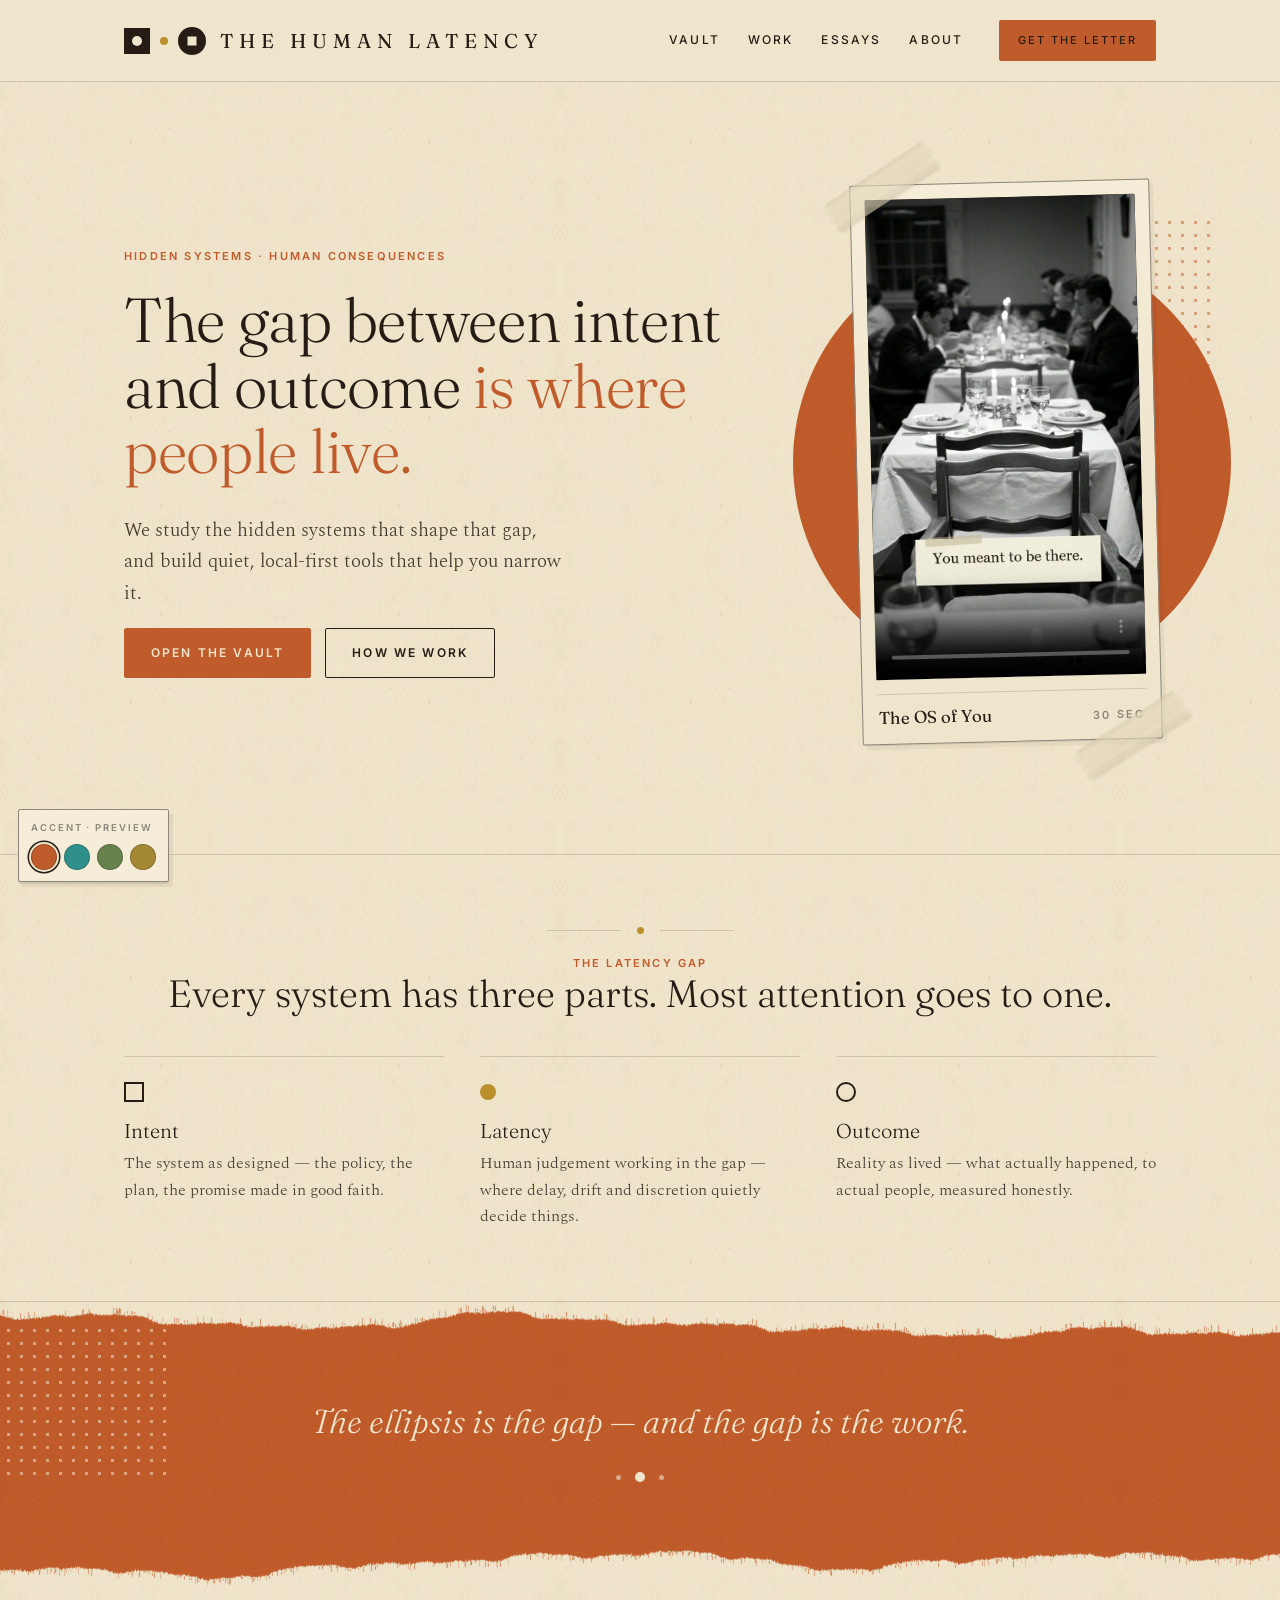
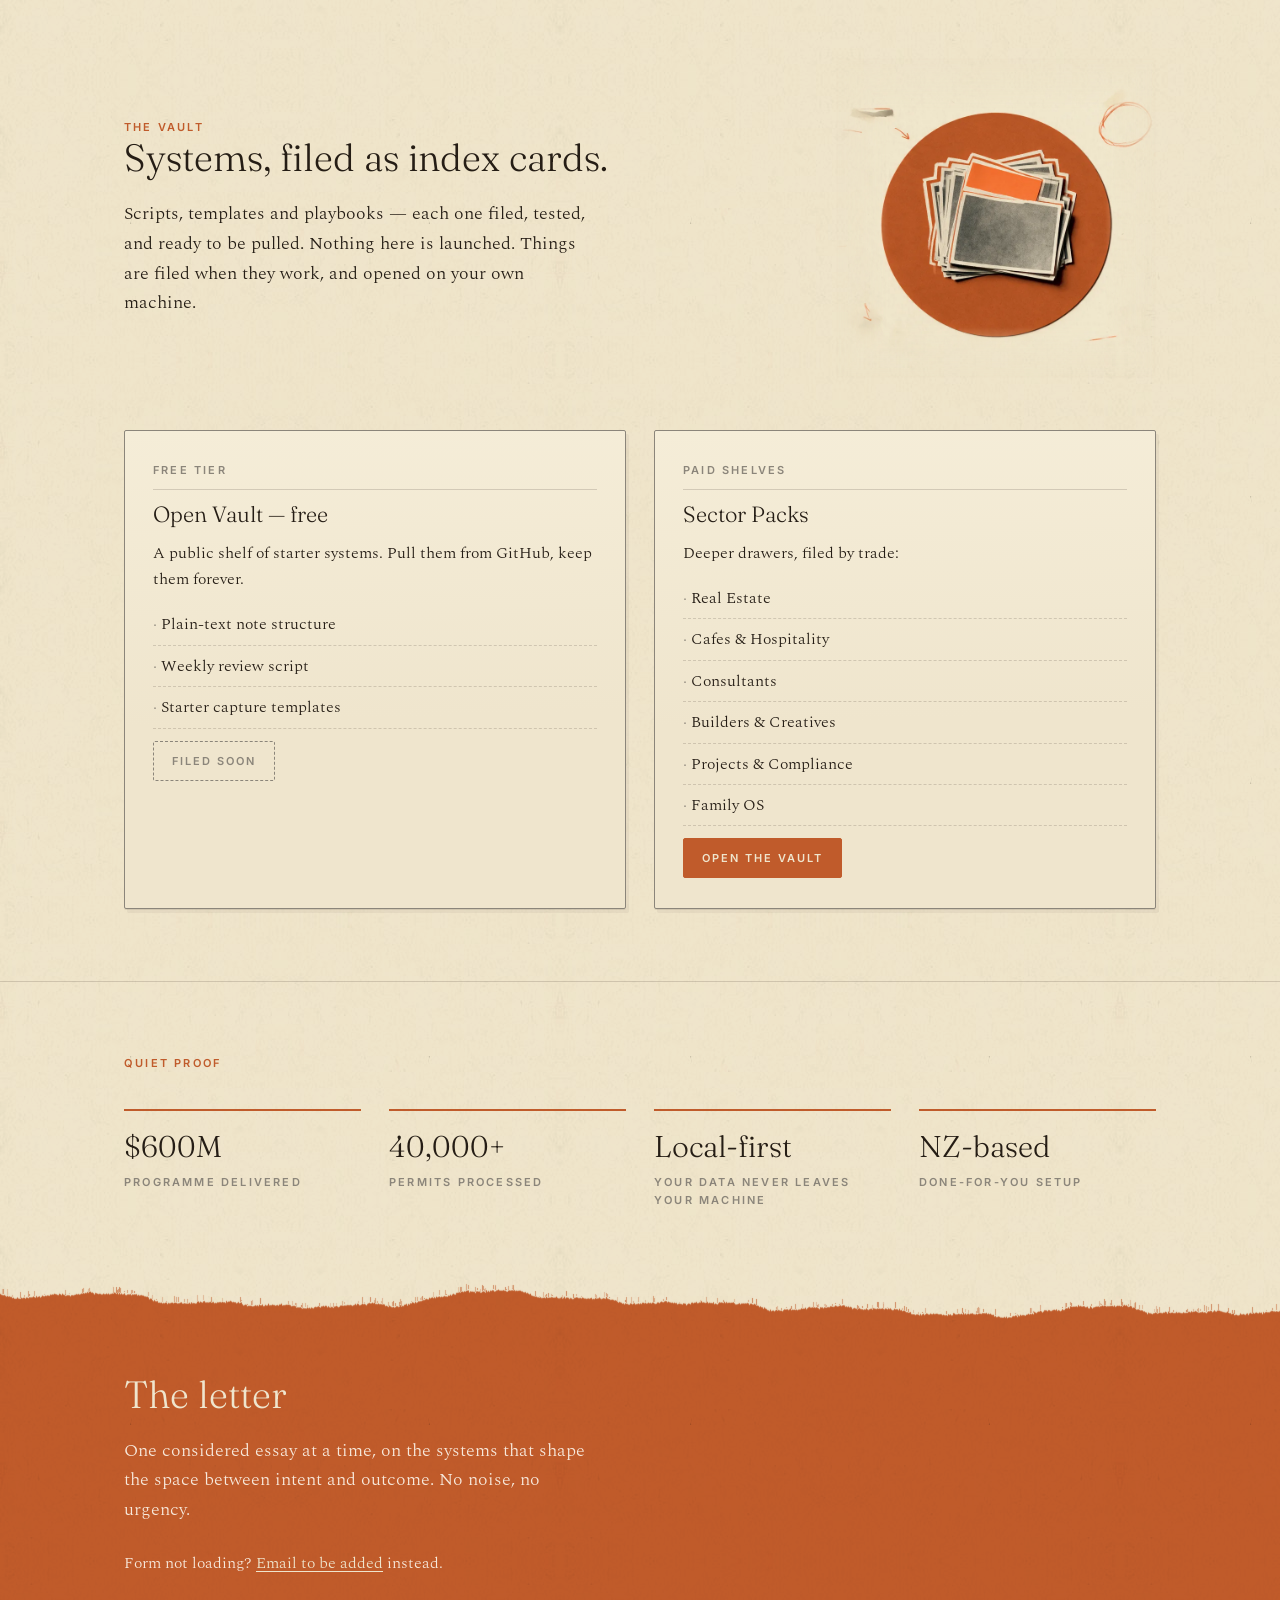
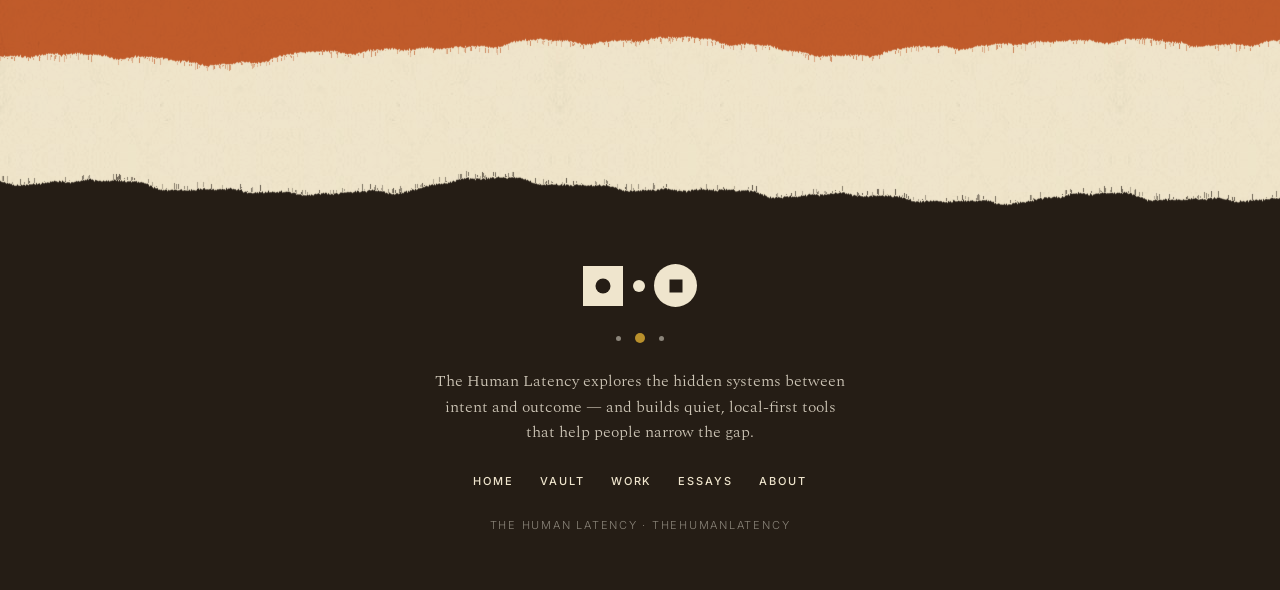
==== index.html @ dc4162d3 "Accent preview switcher, grain on coloured surfaces, stronger hero frame The orange fills sat on top" ====
<!DOCTYPE html>
<html lang="en">
<head>
<meta charset="utf-8">
<meta name="viewport" content="width=device-width, initial-scale=1">
<title>The Human Latency — Hidden systems. Human consequences.</title>
<meta name="description" content="The Human Latency explores the hidden systems between intent and outcome — and builds quiet, local-first tools that narrow the gap.">
<link rel="preconnect" href="https://fonts.googleapis.com">
<link rel="preconnect" href="https://fonts.gstatic.com" crossorigin>
<link href="https://fonts.googleapis.com/css2?family=Fraunces:ital,wght@0,300;0,400;1,300&family=Inter:wght@500;600&family=Spectral:wght@300&display=swap" rel="stylesheet">
<link rel="stylesheet" href="styles.css">
</head>
<body>

<header class="site-head">
  <div class="wrap">
    <a class="brand" href="index.html" aria-label="The Human Latency — home">
      <span class="mark m-sm" aria-hidden="true"><span class="sq"></span><span class="dots"><b></b></span><span class="ci"></span></span>
      <span class="wordmark">The Human Latency</span>
    </a>
    <button class="nav-toggle" aria-label="Menu" aria-expanded="false"><span></span><span></span><span></span></button>
    <nav class="site-nav" aria-label="Primary">
      <a href="vault.html">Vault</a>
      <a href="work.html">Work</a>
      <a href="essays.html">Essays</a>
      <a href="about.html">About</a>
      <a class="btn small" href="#letter">Get the letter</a>
    </nav>
  </div>
</header>

<main>

  <!-- Hero -->
  <section class="hero">
    <div class="wrap">
      <div class="dots-field" aria-hidden="true"></div>

      <div class="hero-card">
        <span class="label orange eyebrow">Hidden systems · Human consequences</span>
        <h1>The gap between intent and outcome <span class="turn">is where people live.</span></h1>
        <p class="sub">We study the hidden systems that shape that gap, and build quiet, local-first tools that help you narrow it.</p>
        <div class="cta-row">
          <a class="btn" href="vault.html">Open the Vault</a>
          <a class="btn ghost" href="work.html">How we work</a>
        </div>
      </div>

      <div class="hero-film">
      <figure class="film taped">
        <video controls preload="metadata" playsinline
               poster="media/poster-os-of-you.jpg"
               aria-label="The OS of You — a thirty second film">
          <source src="media/os-of-you.mp4" type="video/mp4">
          Your browser cannot play this film. <a href="media/os-of-you.mp4">Download it instead.</a>
        </video>
        <figcaption>
          <span class="t">The OS of You</span>
          <span class="label runtime">30 sec</span>
        </figcaption>
      </figure>
      </div>
    </div>
  </section>

  <!-- The latency gap -->
  <section class="gap-band">
    <div class="wrap">
      <div class="centred">
        <div class="rule-dot" aria-hidden="true"><i></i></div>
        <div class="label orange">The latency gap</div>
        <h2>Every system has three parts. Most attention goes to one.</h2>
      </div>
      <div class="gap-cols">
        <div>
          <div class="glyph"><span class="g-sq" aria-hidden="true"></span></div>
          <h3>Intent</h3>
          <p>The system as designed — the policy, the plan, the promise made in good faith.</p>
        </div>
        <div>
          <div class="glyph"><span class="g-dot" aria-hidden="true"></span></div>
          <h3>Latency</h3>
          <p>Human judgement working in the gap — where delay, drift and discretion quietly decide things.</p>
        </div>
        <div>
          <div class="glyph"><span class="g-ci" aria-hidden="true"></span></div>
          <h3>Outcome</h3>
          <p>Reality as lived — what actually happened, to actual people, measured honestly.</p>
        </div>
      </div>
    </div>
  </section>

  <!-- Held line -->
  <section class="quote-band">
    <div class="dots-field" aria-hidden="true"></div>
    <div class="wrap">
      <blockquote>The ellipsis is the gap — and the gap is the work.</blockquote>
      <div class="ellipsis" aria-hidden="true"><span></span><b></b><span></span></div>
    </div>
  </section>

  <!-- Vault teaser -->
  <section>
    <div class="wrap">
      <div class="art-row" style="margin-bottom:52px">
        <div>
          <div class="label orange">The Vault</div>
          <h2>Systems, filed as index cards.</h2>
          <p style="max-width:52ch;margin:0">Scripts, templates and playbooks — each one filed, tested, and ready to be pulled. Nothing here is launched. Things are filed when they work, and opened on your own machine.</p>
        </div>
        <figure class="art-fig">
          <img class="art" src="media/art-cards.webp" alt="" width="760" height="760" loading="lazy">
        </figure>
      </div>
      <div class="grid-2">
        <div class="card">
          <div class="label">Free tier</div>
          <h3>Open Vault — free</h3>
          <p style="font-size:16px;margin:0">A public shelf of starter systems. Pull them from GitHub, keep them forever.</p>
          <ul>
            <li>Plain-text note structure</li>
            <li>Weekly review script</li>
            <li>Starter capture templates</li>
          </ul>
          <span class="btn ghost small pending">Filed soon</span>
        </div>
        <div class="card">
          <div class="label">Paid shelves</div>
          <h3>Sector Packs</h3>
          <p style="font-size:16px;margin:0">Deeper drawers, filed by trade:</p>
          <ul>
            <li>Real Estate</li>
            <li>Cafes &amp; Hospitality</li>
            <li>Consultants</li>
            <li>Builders &amp; Creatives</li>
            <li>Projects &amp; Compliance</li>
            <li>Family OS</li>
          </ul>
          <a class="btn small" href="vault.html">Open the Vault</a>
        </div>
      </div>
    </div>
  </section>

  <!-- Proof -->
  <section class="proof">
    <div class="wrap">
      <div class="label orange">Quiet proof</div>
      <div class="proof-grid">
        <div>
          <div class="big">$600M</div>
          <div class="label">Programme delivered</div>
        </div>
        <div>
          <div class="big">40,000+</div>
          <div class="label">Permits processed</div>
        </div>
        <div>
          <div class="big">Local-first</div>
          <div class="label">Your data never leaves your machine</div>
        </div>
        <div>
          <div class="big">NZ-based</div>
          <div class="label">Done-for-you setup</div>
        </div>
      </div>
    </div>
  </section>

  <!-- Newsletter -->
  <section class="letter-band" id="letter">
    <div class="wrap">
      <h2>The letter</h2>
      <p>One considered essay at a time, on the systems that shape the space between intent and outcome. No noise, no urgency.</p>
      <!-- Beehiiv subscribe form. This is the one piece of external JS on the
           site and it breaks the brief's "no external JS" rule; it is here
           because a working signup is worth that trade.
           Beehiiv's optional attribution.js (UTM tracking) is deliberately NOT
           included — that one is pure tracking and this brand promises none. -->
      <div class="letter-embed">
        <script async src="https://subscribe-forms.beehiiv.com/v3/loader.js" data-beehiiv-form="d7ce9c1c-b2bc-41b1-8a13-6d1debf104d3"></script>
      </div>
      <!-- Kept visible on purpose. Beehiiv's loader only sizes its iframe
           correctly on the real published domain, so until that is confirmed
           live this band must never be able to render as an empty promise. -->
      <p class="letter-alt">Form not loading? <a href="mailto:cakeandink@gmail.com?subject=The%20letter">Email to be added</a> instead.</p>
    </div>
  </section>

</main>

<footer class="site-foot">
  <div class="wrap">
    <div class="mark m-md" aria-hidden="true"><span class="sq"></span><span class="dots"><b></b></span><span class="ci"></span></div>
    <div class="ellipsis" aria-hidden="true"><span></span><b></b><span></span></div>
    <p class="bio">The Human Latency explores the hidden systems between intent and outcome — and builds quiet, local-first tools that help people narrow the gap.</p>
    <nav class="foot-nav" aria-label="Footer">
      <a href="index.html">Home</a>
      <a href="vault.html">Vault</a>
      <a href="work.html">Work</a>
      <a href="essays.html">Essays</a>
      <a href="about.html">About</a>
    </nav>
    <div class="foot-sig">The Human Latency · thehumanlatency</div>
  </div>
</footer>

<div class="sticky-cta"><a class="btn" href="vault.html">Open the Vault</a></div>

<script>
(function(){
  var t=document.querySelector('.nav-toggle'),n=document.querySelector('.site-nav');
  if(t&&n){t.addEventListener('click',function(){var o=n.classList.toggle('open');t.setAttribute('aria-expanded',o);});}
})();
</script>
<script src="theme.js"></script>
</body>
</html>
---- styles.css ----
/* ============================================================
   THE HUMAN LATENCY — Edition 2.0 shared stylesheet
   Warm paper. Calm, editorial, archival, fast.
   Palette: 60% cream / 25% burnt orange / 10% ink / <=4% grey / <=3% gold
   ============================================================ */

:root{
  /* aged manual stock — yellower than the brand guide's cream, on Aye's call
     2026-08-15. The guide still says #F1EBDC; see CLAUDE.md before reverting. */
  --cream:#EFE5CD;
  --card:#F5EDD8;
  --orange:#C05B2B;
  --orange-deep:#A3491F;
  /* the grain, reusable — any coloured surface should carry it too, or it
     reads as flat plastic sitting on top of textured paper */
  --grain:url("media/paper.jpg");
  --ink:#251D15;
  --gold:#B9902C;
  --grey:#8B857A;
  --hairline:rgba(37,29,21,.16);
  --serif-display:"Fraunces",Georgia,"Times New Roman",serif;
  --serif-body:"Spectral",Georgia,"Times New Roman",serif;
  --sans:"Inter",system-ui,-apple-system,Arial,sans-serif;
}

/* ---------- accent themes (preview) ----------
   Everything accent-coloured resolves through --orange / --orange-deep, so one
   variable swap recolours the whole site. The collage cutouts carry their
   accent baked into the pixels, so each theme also has its own recoloured set
   of art files — theme.js swaps those in alongside. */
[data-accent="teal"] {--orange:#2E8F8B;--orange-deep:#226E6B}
[data-accent="moss"] {--orange:#67824C;--orange-deep:#4F663A}
[data-accent="ochre"]{--orange:#A58833;--orange-deep:#866C27}

*,*::before,*::after{box-sizing:border-box;margin:0;padding:0}
html{scroll-behavior:smooth}
[hidden]{display:none!important}
body{
  /* real paper, lifted from the collage plates the films were built from.
     the tile is normalised to white so it multiplies the brand cream
     rather than replacing it — the colour stays exact, the grain is added. */
  background-color:var(--cream);
  background-image:url("media/paper.jpg");
  background-size:560px 560px;
  background-blend-mode:multiply;
  color:var(--ink);
  font-family:var(--serif-body);
  font-weight:300;
  font-size:18px;
  line-height:1.65;
  -webkit-font-smoothing:antialiased;
}
img{max-width:100%}
a{color:var(--orange);text-decoration:none}
a:hover{color:var(--orange-deep)}
p{margin:0 0 1em}
ul,ol{margin:0 0 1em 1.2em}
h1,h2,h3{font-family:var(--serif-display);font-weight:300;line-height:1.15;margin:0 0 .5em}
h1{font-size:clamp(38px,5.6vw,62px);line-height:1.06;letter-spacing:-.005em}
h2{font-size:clamp(27px,3.6vw,38px)}
h3{font-size:22px}
.tagline{font-family:var(--serif-display);font-style:italic;font-weight:300;color:var(--grey);letter-spacing:.04em}
/* the headline turns orange where the sentence turns — intent in ink,
   consequence in burnt orange. one sentence, two temperatures. */
.turn{color:var(--orange)}

/* halftone dot field — the printed-matter texture from the brand plates */
.dots-field{
  position:absolute;pointer-events:none;
  background-image:radial-gradient(var(--orange) 1.6px,transparent 1.6px);
  background-size:13px 13px;opacity:.5;
}

/* rule · gold dot · rule — the section divider from the brand mockup */
.rule-dot{display:flex;align-items:center;justify-content:center;gap:16px;margin:0 0 20px}
.rule-dot::before,.rule-dot::after{content:"";height:1px;width:74px;background:var(--hairline)}
.rule-dot i{width:7px;height:7px;border-radius:50%;background:var(--gold)}
.centred{text-align:center}
.centred p{margin-left:auto;margin-right:auto}

.wrap{max-width:1080px;margin:0 auto;padding:0 24px}
section{padding:72px 0}

/* ---------- utility label / small caps ---------- */
.label{
  font-family:var(--sans);font-weight:600;font-size:11px;
  letter-spacing:.2em;text-transform:uppercase;color:var(--grey);
}
.label.orange{color:var(--orange)}
.meta{font-family:var(--sans);font-weight:500;font-size:11px;letter-spacing:.16em;text-transform:uppercase;color:var(--grey)}

/* ---------- buttons ---------- */
.btn{
  display:inline-block;cursor:pointer;
  font-family:var(--sans);font-weight:600;font-size:12px;
  letter-spacing:.18em;text-transform:uppercase;
  background:var(--orange);color:var(--cream);
  border:1px solid var(--orange);
  padding:14px 26px;border-radius:2px;
  transition:background .15s ease,border-color .15s ease,color .15s ease;
}
.btn:hover{background:var(--orange-deep);border-color:var(--orange-deep);color:var(--cream)}
.btn.ghost{background:transparent;color:var(--ink);border:1px solid var(--ink)}
.btn.ghost:hover{color:var(--orange-deep);border-color:var(--orange-deep);background:transparent}
.btn.small{padding:10px 18px;font-size:11px}
.btn.inverse{background:var(--ink);border-color:var(--ink);color:var(--cream)}
.btn.inverse:hover{background:#3a2f22;border-color:#3a2f22}
/* Not-yet-live actions. A button that 404s costs more trust than one that
   admits it isn't ready — these stay until the real Stripe/Cal/GitHub links
   exist, then become ordinary <a class="btn"> again. */
.btn.pending{
  background:transparent;color:var(--grey);border:1px dashed var(--grey);
  cursor:default;
}
.btn.pending:hover{background:transparent;color:var(--grey);border-color:var(--grey)}

/* ============================================================
   THE MARK — square (intent) · gold dot (latency) · circle (outcome)
   Ink shapes on cream; holes punch through to the background.
   ============================================================ */
.mark{display:flex;align-items:center;--shape:var(--ink);--hole:var(--cream);--dot:var(--gold)}
.mark .sq,.mark .ci{position:relative;background:var(--shape)}
.mark .ci{border-radius:50%}
.mark .sq::after,.mark .ci::after{
  content:"";position:absolute;top:50%;left:50%;
  transform:translate(-50%,-50%);background:var(--hole);
}
.mark .sq::after{border-radius:50%}   /* square carries a circular hole */
                                      /* circle carries a square hole  */
.mark .dots{display:flex;align-items:center;padding:0 .55em}
.mark .dots b{background:var(--dot);border-radius:50%}
/* small — header */
.mark.m-sm .sq{width:26px;height:26px}
.mark.m-sm .ci{width:28px;height:28px}
.mark.m-sm .sq::after{width:10px;height:10px}
.mark.m-sm .ci::after{width:9px;height:9px}
.mark.m-sm .dots b{width:8px;height:8px}
/* medium — footer / feature */
.mark.m-md .sq{width:40px;height:40px}
.mark.m-md .ci{width:43px;height:43px}
.mark.m-md .sq::after{width:15px;height:15px}
.mark.m-md .ci::after{width:13px;height:13px}
.mark.m-md .dots b{width:12px;height:12px}

.wordmark{
  font-family:var(--serif-display);font-weight:400;font-size:20px;
  letter-spacing:.3em;text-transform:uppercase;color:var(--ink);white-space:nowrap;
}

/* ============================================================
   HEADER
   ============================================================ */
.site-head{border-bottom:1px solid var(--hairline);background:var(--cream)}
.site-head .wrap{
  display:flex;align-items:center;gap:20px;
  padding-top:20px;padding-bottom:20px;
}
.brand{display:flex;align-items:center;gap:14px;color:var(--ink)}
.brand:hover{color:var(--ink)}
.site-nav{margin-left:auto;display:flex;align-items:center;gap:28px}
.site-nav a{
  font-family:var(--sans);font-weight:500;font-size:12px;
  letter-spacing:.18em;text-transform:uppercase;color:var(--ink);
  padding:6px 0;border-bottom:2px solid transparent;
}
.site-nav a:hover{color:var(--orange-deep)}
.site-nav a.current{color:var(--orange);border-bottom-color:var(--orange)}
.site-nav .btn{margin-left:8px}
.nav-toggle{
  display:none;margin-left:auto;background:none;border:1px solid var(--hairline);
  border-radius:2px;padding:10px 12px;cursor:pointer;
}
.nav-toggle span{display:block;width:20px;height:2px;background:var(--ink);margin:4px 0}

/* ============================================================
   HERO — burnt-orange circle backdrop, cream cutout card overlapping
   ============================================================ */
/* The hero carries no box. Type sits directly on the paper — the boxed
   hero card was the single thing making this read as a template. */
.hero{position:relative;overflow:hidden;padding:100px 0 112px}
.hero .wrap{
  position:relative;display:grid;gap:64px;align-items:center;
  grid-template-columns:minmax(0,1fr) 300px;
}
.hero-card{position:relative}
.hero-card .eyebrow{display:block;margin-bottom:22px}
.hero-card .sub{max-width:44ch;font-size:19px;color:#43392d}
.hero-card .tagline{display:block;margin:18px 0 34px;font-size:20px}
.cta-row{display:flex;gap:14px;flex-wrap:wrap}
.hero .dots-field{width:190px;height:150px;top:34px;right:-30px;z-index:0}

/* the 30s film, portrait as shot, taped over the orange circle */
.hero-film{position:relative}
.hero-film::before{
  content:"";position:absolute;z-index:0;left:52%;top:50%;
  transform:translate(-50%,-50%);
  width:438px;height:438px;border-radius:50%;
  background-color:var(--orange);
  background-image:var(--grain);background-size:560px 560px;
  background-blend-mode:multiply;
}
.hero-film .film{position:relative;z-index:2;transform:rotate(-1.4deg)}

/* Page heroes (interior pages) */
.page-hero{position:relative;overflow:hidden;padding:76px 0 62px;border-bottom:1px solid var(--hairline)}
/* a halftone field rather than a cropped disc — the clipped quarter-circle read
   as an accident, and it fought any collage plate placed beside it */
.page-hero::before{
  content:"";position:absolute;top:44px;right:34px;width:200px;height:160px;
  background-image:radial-gradient(var(--orange) 1.6px,transparent 1.6px);
  background-size:13px 13px;opacity:.5;
}
/* where a collage plate already supplies the orange circle, the CSS one
   would sit behind it as a second, clashing disc */
.page-hero.with-art::before{display:none}
.page-hero .wrap{position:relative}
.page-hero p{max-width:60ch}

/* ============================================================
   LATENCY GAP BAND
   ============================================================ */
.gap-band{border-top:1px solid var(--hairline);border-bottom:1px solid var(--hairline)}
.gap-cols{display:grid;grid-template-columns:repeat(3,1fr);gap:36px;margin-top:40px}
.gap-cols > div{border-top:1px solid var(--hairline);padding-top:22px}
.gap-cols .glyph{height:26px;display:flex;align-items:center;margin-bottom:14px}
.glyph .g-sq{width:20px;height:20px;border:2px solid var(--ink)}
.glyph .g-dot{width:16px;height:16px;border-radius:50%;background:var(--gold)}
.glyph .g-ci{width:20px;height:20px;border:2px solid var(--ink);border-radius:50%}
.gap-cols h3{font-size:20px;margin-bottom:8px}
.gap-cols p{font-size:16px;color:#4a4136;margin:0}

/* ============================================================
   INDEX CARDS  (cream card, hairline border, slight paper feel)
   ============================================================ */
.card{
  background:linear-gradient(178deg,var(--card) 0%,var(--cream) 60%);
  border:1px solid var(--grey);border-radius:2px;
  padding:30px 28px;
  box-shadow:0 1px 0 rgba(37,29,21,.10),3px 4px 0 rgba(37,29,21,.05);
  display:flex;flex-direction:column;gap:12px;
}
.card .label{border-bottom:1px solid var(--hairline);padding-bottom:10px}
.card h3{margin:0}
.card ul{list-style:none;margin:0;padding:0;font-size:16px}
.card ul li{padding:7px 0;border-bottom:1px dashed var(--hairline)}
.card ul li::before{content:"·  ";color:var(--grey)}
.card .price{font-family:var(--serif-display);font-weight:400;font-size:22px;margin-top:auto;padding-top:10px}
.card .btn{align-self:flex-start}
.card .tie{font-family:var(--sans);font-size:11px;font-weight:500;letter-spacing:.14em;text-transform:uppercase}

.grid-2{display:grid;grid-template-columns:1fr 1fr;gap:28px}
.grid-3{display:grid;grid-template-columns:repeat(3,1fr);gap:28px}

/* ============================================================
   FILM — video framed as a filed object, not a media player
   ============================================================ */
.film{
  position:relative;
  background:linear-gradient(178deg,var(--card) 0%,var(--cream) 60%);
  border:1px solid var(--grey);border-radius:2px;
  padding:14px 14px 0;
  box-shadow:0 1px 0 rgba(37,29,21,.10),4px 5px 0 rgba(37,29,21,.05);
}
.film video{
  display:block;width:100%;height:auto;
  background:var(--ink);border-radius:1px;
}
.film figcaption{
  display:flex;justify-content:space-between;align-items:baseline;gap:18px;
  margin-top:14px;padding:12px 2px 15px;border-top:1px solid var(--hairline);
}
.film figcaption .t{font-family:var(--serif-display);font-weight:400;font-size:17px;line-height:1.3}
.film figcaption .runtime{white-space:nowrap}
.film.wide{max-width:840px;margin:34px 0 0}

/* tape — a real strip with torn ends and aged cellophane grain, not a
   rounded rectangle. The flat CSS version was one of the tells. */
.film.taped::before,.film.taped::after{
  content:"";position:absolute;z-index:3;width:122px;height:32px;
  background:url("media/tape.png") center/100% 100% no-repeat;
  filter:drop-shadow(0 1px 1.5px rgba(37,29,21,.18));
}
.film.taped::before{top:-15px;left:-30px;transform:rotate(-32deg)}
.film.taped::after{bottom:-13px;right:-32px;transform:rotate(-31deg)}

/* ============================================================
   COLLAGE ART — cutouts from the brand bank, soft-edged so they
   sit on the paper rather than in a box
   ============================================================ */
.art{display:block;width:100%;height:auto}
.art-row{display:grid;grid-template-columns:1fr 320px;gap:56px;align-items:center}
.art-row.flip{grid-template-columns:320px 1fr}
.art-row.flip .art-fig{order:-1}
.art-fig{position:relative;margin:0}

/* ============================================================
   QUOTE BAND — full-bleed orange, one line, held
   ============================================================ */
/* Torn top and bottom, so the band reads as a strip of coloured paper laid on
   the page rather than a CSS rectangle. Three mask layers add together: the
   tear strip at each edge, and a plain block filling the middle. */
.quote-band{
  position:relative;overflow:hidden;
  background-color:var(--orange);color:var(--cream);
  background-image:var(--grain);background-size:560px 560px;
  background-blend-mode:multiply;
  padding:96px 0 104px;text-align:center;
}
.quote-band,.letter-band{
  -webkit-mask-image:url("media/tear-top.png"),linear-gradient(#000,#000),url("media/tear-bottom.png");
  -webkit-mask-size:1600px 44px,100% calc(100% - 80px),1600px 44px;
  -webkit-mask-position:left top,left 40px,left bottom;
  -webkit-mask-repeat:repeat-x,no-repeat,repeat-x;
  mask-image:url("media/tear-top.png"),linear-gradient(#000,#000),url("media/tear-bottom.png");
  mask-size:1600px 44px,100% calc(100% - 80px),1600px 44px;
  mask-position:left top,left 40px,left bottom;
  mask-repeat:repeat-x,no-repeat,repeat-x;
}
.quote-band .dots-field{
  width:200px;height:160px;left:-24px;top:22px;
  background-image:radial-gradient(rgba(242,237,222,.5) 1.6px,transparent 1.6px);
  opacity:1;
}
.quote-band blockquote{
  position:relative;margin:0 auto;max-width:22em;
  font-family:var(--serif-display);font-weight:300;font-style:italic;
  font-size:clamp(23px,3.1vw,33px);line-height:1.45;
}
.quote-band .ellipsis{justify-content:center;margin-top:26px}
.quote-band .ellipsis span{background:rgba(242,237,222,.55)}
/* gold on burnt orange is neither legible nor within the ≤3% gold rule —
   the centre dot goes cream on this band */
.quote-band .ellipsis b{background:var(--cream)}

/* ============================================================
   PROOF GRID
   ============================================================ */
.proof{border-top:1px solid var(--hairline)}
.proof-grid{display:grid;grid-template-columns:repeat(4,1fr);gap:28px;margin-top:36px}
.proof-grid > div{border-top:2px solid var(--orange);padding-top:18px}
.proof-grid .big{font-family:var(--serif-display);font-weight:300;font-size:30px;line-height:1.2;margin-bottom:8px}

/* ============================================================
   NEWSLETTER BAR — orange band
   ============================================================ */
.letter-band{
  background-color:var(--orange);color:var(--cream);padding:92px 0 96px;
  background-image:var(--grain);background-size:560px 560px;
  background-blend-mode:multiply;
}
.letter-band h2{color:var(--cream)}
.letter-band p{max-width:52ch;color:#F7E9DC}
/* Beehiiv injects its own markup here and we do not control its styling.
   Cap the width so it cannot sprawl across the band. */
.letter-embed{margin-top:26px;max-width:520px}
.letter-embed iframe{max-width:100%!important}
.letter-alt{margin:18px 0 0;font-size:15.5px;color:#F7E9DC}
.letter-alt a{color:var(--cream);text-decoration:underline;text-underline-offset:3px}
.letter-alt a:hover{color:#fff}
.letter-form{display:flex;gap:12px;flex-wrap:wrap;margin-top:24px}
.letter-form input[type=email]{
  flex:1 1 260px;min-width:0;background:var(--cream);color:var(--ink);
  border:1px solid var(--cream);border-radius:2px;padding:14px 16px;
  font-family:var(--serif-body);font-size:16px;
}
.letter-form input[type=email]:focus{outline:2px solid var(--ink)}

/* ============================================================
   SCRIPT LIST (vault) — table-like filed rows
   ============================================================ */
.filed-list{border-top:1px solid var(--hairline);margin-top:32px}
.filed-row{
  display:grid;grid-template-columns:1fr auto auto;gap:20px;align-items:center;
  padding:18px 4px;border-bottom:1px solid var(--hairline);
}
.filed-row .t{font-family:var(--serif-display);font-weight:400;font-size:20px}
.filed-row .d{font-size:15px;color:#4a4136;margin-top:2px}
.filed-row .p{font-family:var(--serif-display);font-size:20px;white-space:nowrap}

/* Note band */
.note-band{
  border:1px solid var(--grey);border-left:4px solid var(--orange);
  background:linear-gradient(178deg,var(--card),var(--cream));
  padding:26px 30px;font-family:var(--serif-display);font-style:italic;font-size:21px;
}

/* ============================================================
   WORK PAGE
   ============================================================ */
.tier .price{font-size:26px;line-height:1.25}
/* the unit belongs under the figure, not orphaned across a line break */
.tier .price .meta{display:block;margin-top:4px}
.steps{display:grid;grid-template-columns:repeat(4,1fr);gap:24px;margin-top:36px;counter-reset:step}
.steps > div{border-top:1px solid var(--hairline);padding-top:18px;counter-increment:step}
.steps > div::before{
  content:"0" counter(step);display:block;
  font-family:var(--sans);font-weight:600;font-size:11px;letter-spacing:.2em;color:var(--orange);margin-bottom:10px;
}
.steps h3{font-size:21px;margin-bottom:6px}
.steps p{font-size:15.5px;color:#4a4136;margin:0}
.lens{
  margin-top:44px;padding:22px 26px;border:1px solid var(--hairline);
  font-family:var(--sans);font-weight:500;font-size:12px;letter-spacing:.18em;
  text-transform:uppercase;color:var(--grey);text-align:center;
}
.lens b{color:var(--orange);font-weight:600}
.embed-ph{
  border:1px dashed var(--grey);padding:44px 30px;text-align:center;margin-top:28px;
  font-family:var(--sans);font-size:12px;letter-spacing:.14em;text-transform:uppercase;color:var(--grey);
}

/* ============================================================
   ESSAYS
   ============================================================ */
.filter{display:flex;gap:10px;flex-wrap:wrap;margin:8px 0 40px}
.filter button{
  font-family:var(--sans);font-weight:600;font-size:11px;letter-spacing:.18em;text-transform:uppercase;
  background:none;border:1px solid var(--hairline);border-radius:2px;color:var(--grey);
  padding:9px 16px;cursor:pointer;transition:all .15s ease;
}
.filter button:hover{color:var(--orange-deep);border-color:var(--orange-deep)}
.filter button.active{background:var(--orange);border-color:var(--orange);color:var(--cream)}
.essay-grid{display:grid;grid-template-columns:1fr 1fr;gap:28px}
.essay-card .head-row{display:flex;justify-content:space-between;gap:16px;border-bottom:1px solid var(--hairline);padding-bottom:10px}
.essay-card h3{font-size:23px}
.essay-card h3 a{color:var(--ink)}
.essay-card h3 a:hover{color:var(--orange-deep)}
.essay-card .dek{font-size:16px;color:#4a4136;margin:0}
.essay-card .foot-row{display:flex;justify-content:space-between;gap:16px;align-items:center;margin-top:auto;padding-top:8px}

/* ============================================================
   ABOUT
   ============================================================ */
.pullquote{
  font-family:var(--serif-display);font-weight:300;font-style:italic;
  font-size:clamp(22px,2.6vw,30px);line-height:1.5;max-width:34em;
  border-left:4px solid var(--orange);padding-left:28px;margin:8px 0;
}
.founder{max-width:60ch}
.beliefs{list-style:none;margin:28px 0 0;padding:0;border-top:1px solid var(--hairline);counter-reset:belief}
.beliefs li{
  counter-increment:belief;display:flex;gap:22px;align-items:baseline;
  padding:18px 4px;border-bottom:1px solid var(--hairline);
  font-family:var(--serif-display);font-weight:300;font-size:21px;
}
.beliefs li::before{
  content:"0" counter(belief);
  font-family:var(--sans);font-weight:600;font-size:11px;letter-spacing:.2em;color:var(--orange);
}

/* ============================================================
   FOOTER — ink grounding block
   ============================================================ */
.site-foot{
  background:var(--ink);color:var(--cream);padding:96px 0 56px;margin-top:96px;
  -webkit-mask-image:url("media/tear-top.png"),linear-gradient(#000,#000);
  -webkit-mask-size:1600px 44px,100% calc(100% - 40px);
  -webkit-mask-position:left top,left 40px;
  -webkit-mask-repeat:repeat-x,no-repeat;
  mask-image:url("media/tear-top.png"),linear-gradient(#000,#000);
  mask-size:1600px 44px,100% calc(100% - 40px);
  mask-position:left top,left 40px;
  mask-repeat:repeat-x,no-repeat;
}
.site-foot .wrap{display:flex;flex-direction:column;align-items:center;text-align:center;gap:26px}
.site-foot .mark{--shape:var(--cream);--hole:var(--ink);--dot:var(--cream)}
.ellipsis{display:flex;align-items:center;gap:14px}
.ellipsis span{width:5px;height:5px;border-radius:50%;background:var(--grey)}
.ellipsis b{width:10px;height:10px;border-radius:50%;background:var(--gold)}
.site-foot .bio{max-width:52ch;font-size:15.5px;color:#CFC7B8;margin:0}
.foot-nav{display:flex;gap:26px;flex-wrap:wrap;justify-content:center}
.foot-nav a{
  font-family:var(--sans);font-weight:500;font-size:11px;letter-spacing:.18em;
  text-transform:uppercase;color:var(--cream);
}
.foot-nav a:hover{color:var(--orange)}
.foot-sig{font-family:var(--sans);font-size:11px;letter-spacing:.16em;text-transform:uppercase;color:var(--grey)}

/* ============================================================
   MOBILE STICKY CTA
   ============================================================ */
.sticky-cta{
  display:none;position:fixed;left:0;right:0;bottom:0;z-index:60;
  background:var(--ink);padding:12px 16px;
  border-top:1px solid rgba(242,237,222,.15);
}
.sticky-cta .btn{display:block;text-align:center;width:100%}

/* ============================================================
   RESPONSIVE
   ============================================================ */
@media (max-width:960px){
  .wordmark{display:none}
  .grid-3{grid-template-columns:1fr 1fr}
  .hero .wrap{grid-template-columns:1fr;gap:56px}
  .hero-card{max-width:640px}
  .hero-film{max-width:300px;margin:0 auto}
  .hero .dots-field{display:none}
  .art-row,.art-row.flip{grid-template-columns:1fr;gap:34px}
  .art-row.flip .art-fig{order:0}
  .art-fig{max-width:300px;margin-left:auto;margin-right:auto}
}
@media (max-width:760px){
  section{padding:52px 0}
  .nav-toggle{display:block}
  .site-nav{
    display:none;position:absolute;left:0;right:0;top:100%;z-index:50;
    flex-direction:column;align-items:flex-start;gap:0;
    background:var(--cream);border-bottom:1px solid var(--hairline);
    padding:10px 24px 22px;
  }
  .site-nav.open{display:flex}
  .site-nav a{padding:12px 0;width:100%;border-bottom:1px solid var(--hairline)}
  .site-nav a.current{border-bottom-color:var(--orange)}
  .site-nav .btn{margin:16px 0 0}
  .site-head{position:relative}
  .hero{padding:64px 0 72px}
  .hero-film::before{width:340px;height:340px}
  .gap-cols,.grid-2,.grid-3,.proof-grid,.essay-grid{grid-template-columns:1fr}
  .steps{grid-template-columns:1fr 1fr}
  .filed-row{grid-template-columns:1fr;gap:8px}
  .filed-row .btn{justify-self:start}
  .sticky-cta{display:block}
  body{padding-bottom:72px}
  .site-foot{margin-top:64px}
}
@media (max-width:480px){
  .steps{grid-template-columns:1fr}
}

/* ============================================================
   ACCENT PREVIEW SWITCHER — temporary, remove with theme.js
   ============================================================ */
.accent-pick{
  position:fixed;left:18px;bottom:18px;z-index:70;
  background:var(--card);border:1px solid var(--grey);border-radius:2px;
  padding:10px 12px 11px;
  box-shadow:0 2px 0 rgba(37,29,21,.10),4px 5px 0 rgba(37,29,21,.06);
}
.accent-pick .label{display:block;margin-bottom:8px;font-size:9.5px}
.accent-row{display:flex;gap:7px}
.accent-row button{
  width:26px;height:26px;border-radius:50%;cursor:pointer;
  border:1px solid rgba(37,29,21,.25);padding:0;
  transition:transform .12s ease,box-shadow .12s ease;
}
.accent-row button:hover{transform:scale(1.12)}
.accent-row button[aria-pressed="true"]{
  box-shadow:0 0 0 2px var(--cream),0 0 0 3.5px var(--ink);
}
@media (max-width:760px){
  .accent-pick{left:12px;bottom:84px;padding:8px 10px 9px}
  .accent-row button{width:22px;height:22px}
}
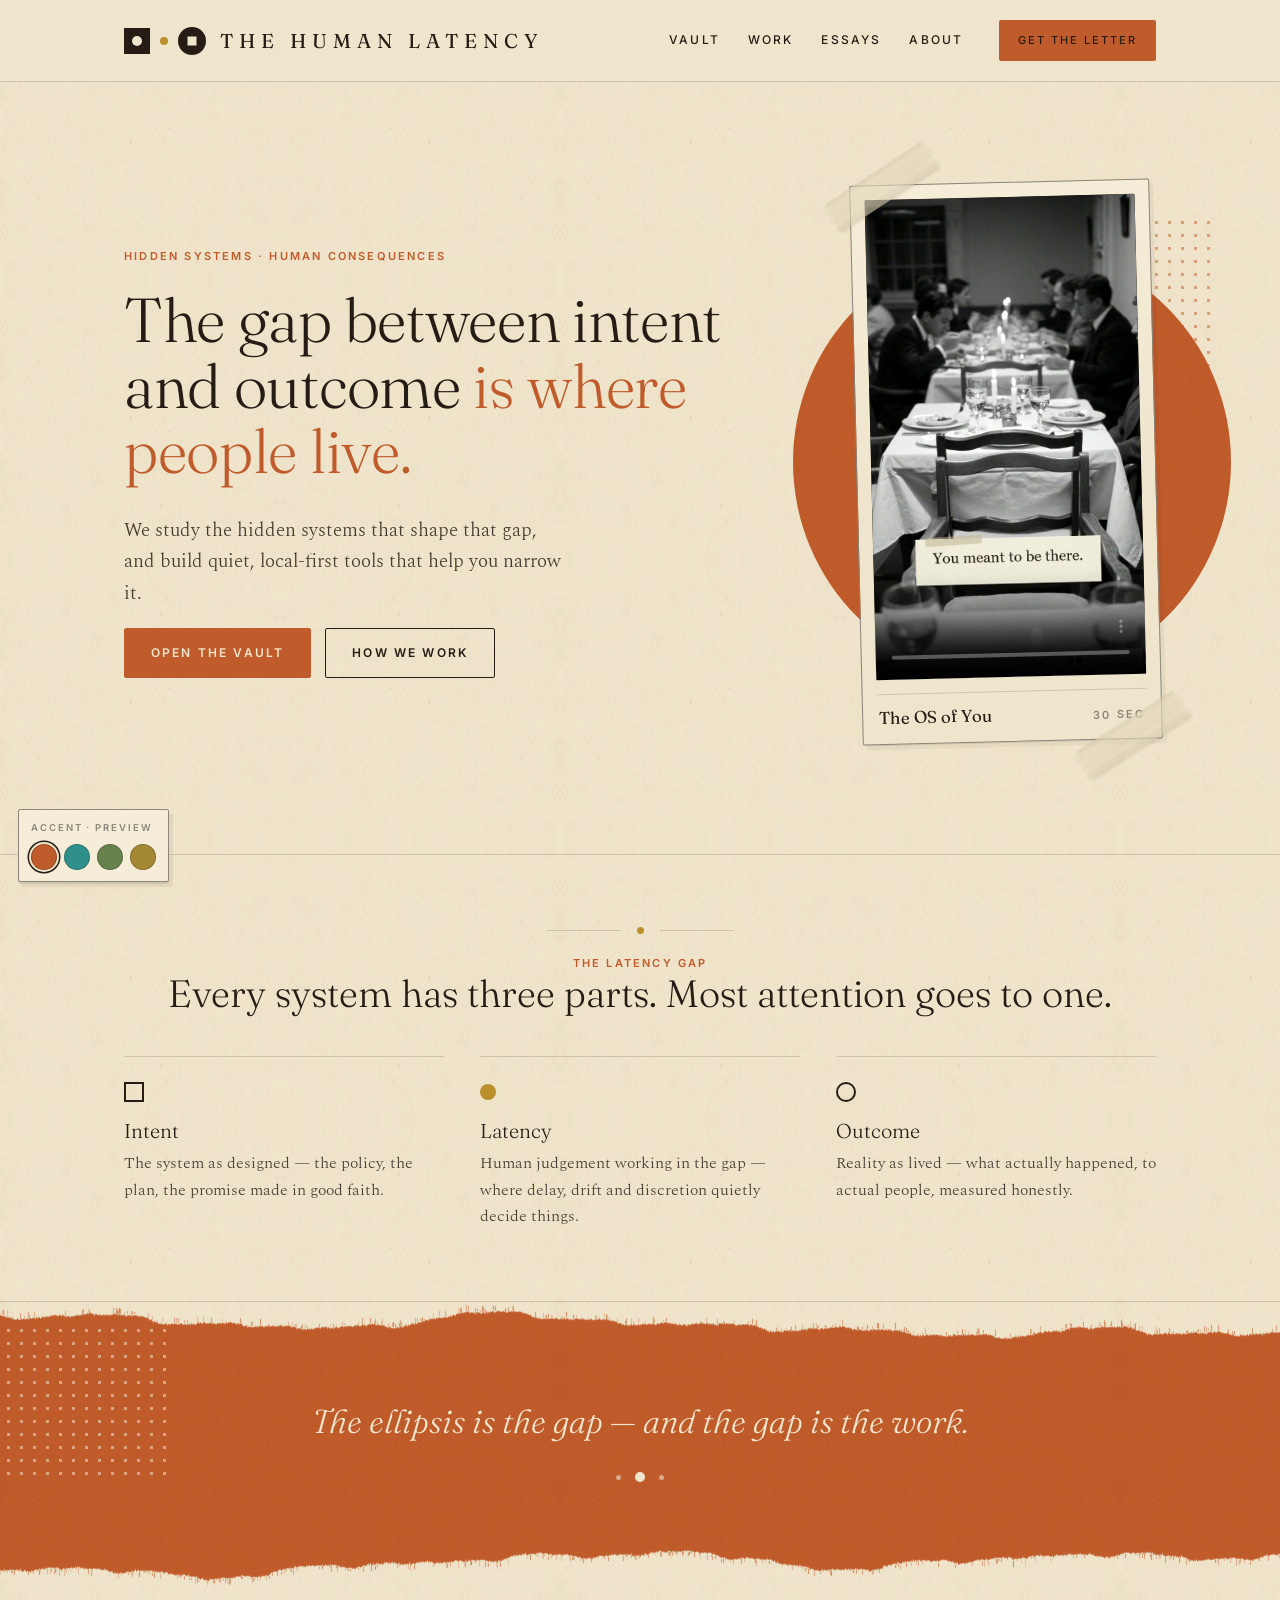
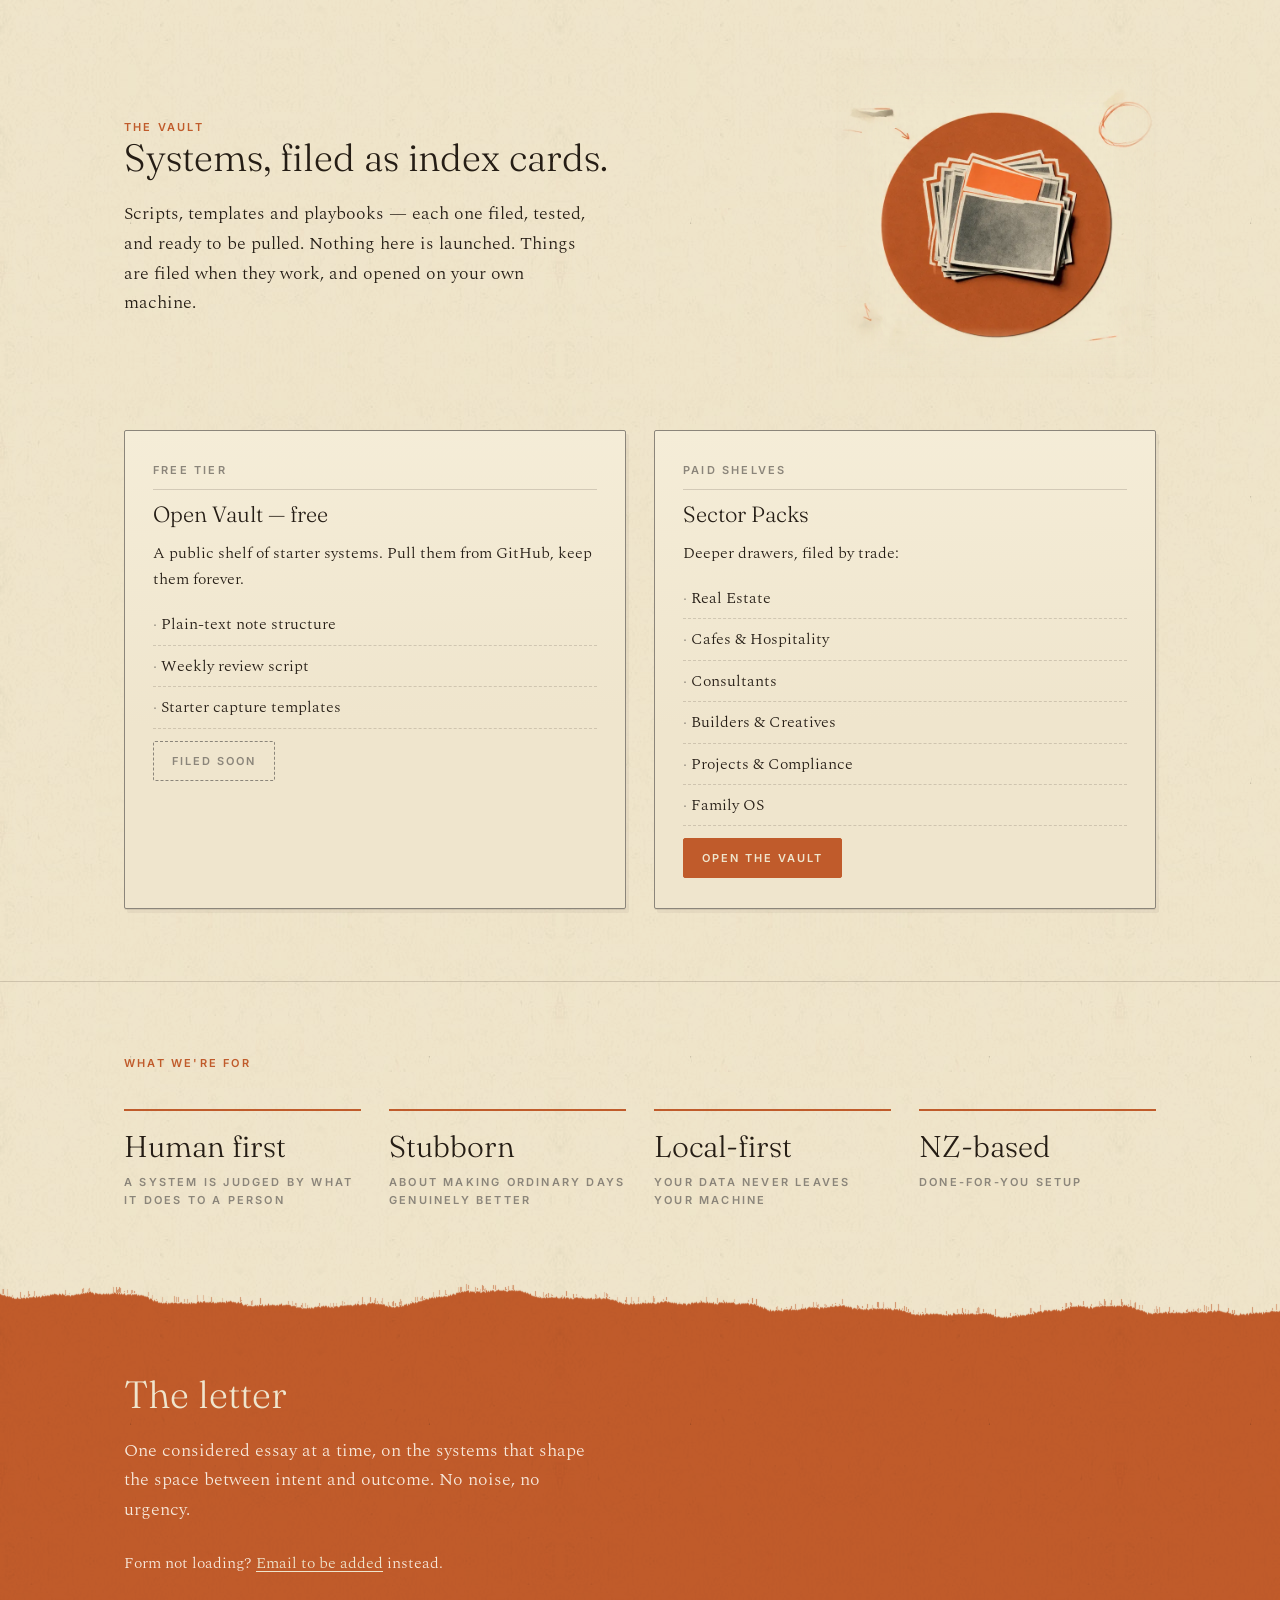
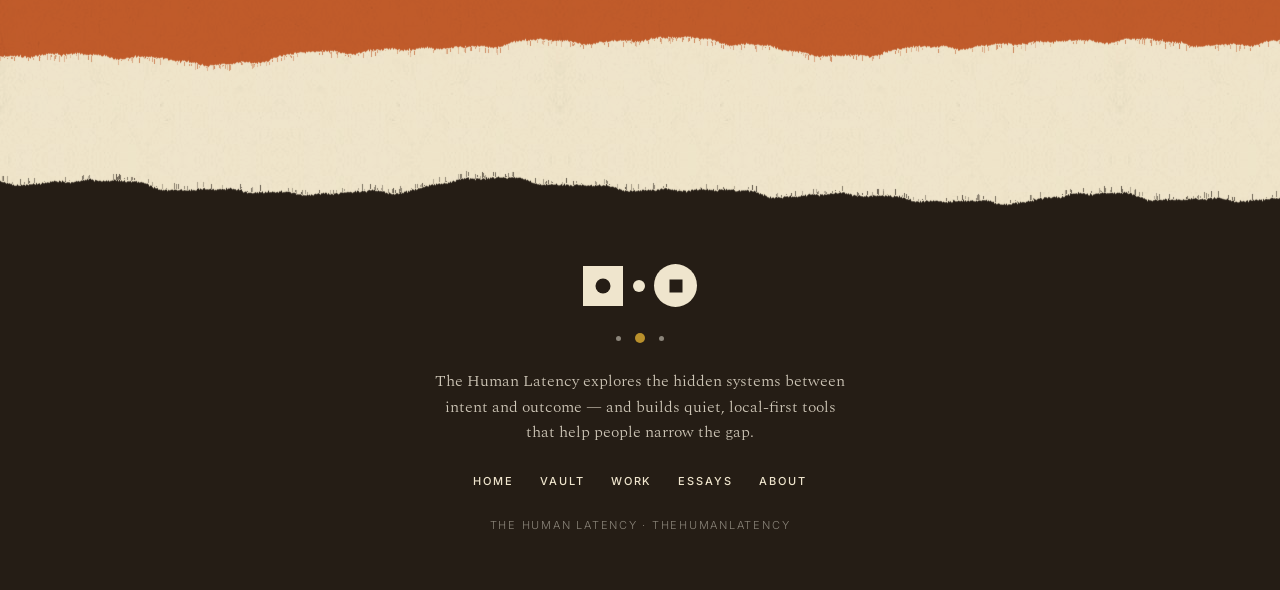
==== commit d63e0f7c: "Replace unverified numbers with what we actually stand for $600M delivered and 40,000+ permits were " ====
--- a/index.html
+++ b/index.html
@@ -146,15 +146,15 @@
   <!-- Proof -->
   <section class="proof">
     <div class="wrap">
-      <div class="label orange">Quiet proof</div>
+      <div class="label orange">What we're for</div>
       <div class="proof-grid">
         <div>
-          <div class="big">$600M</div>
-          <div class="label">Programme delivered</div>
-        </div>
-        <div>
-          <div class="big">40,000+</div>
-          <div class="label">Permits processed</div>
+          <div class="big">Human first</div>
+          <div class="label">A system is judged by what it does to a person</div>
+        </div>
+        <div>
+          <div class="big">Stubborn</div>
+          <div class="label">About making ordinary days genuinely better</div>
         </div>
         <div>
           <div class="big">Local-first</div>
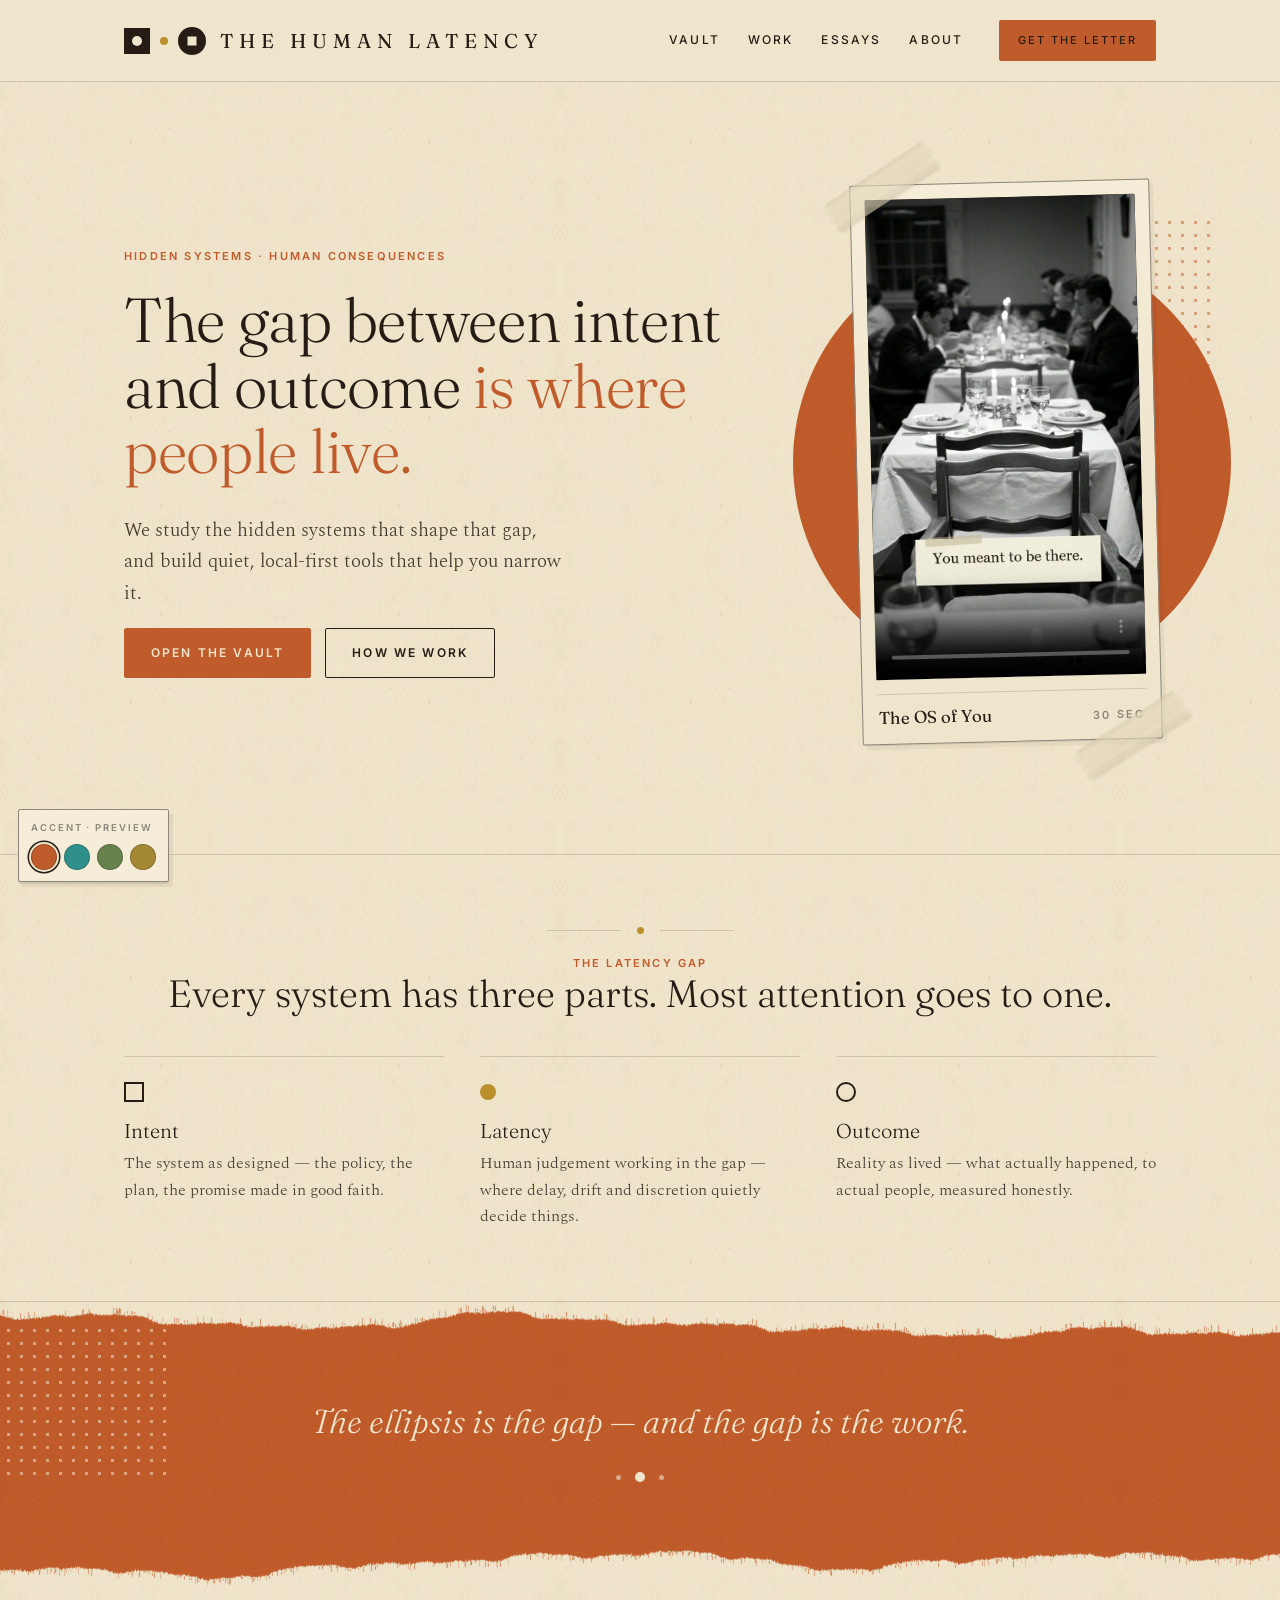
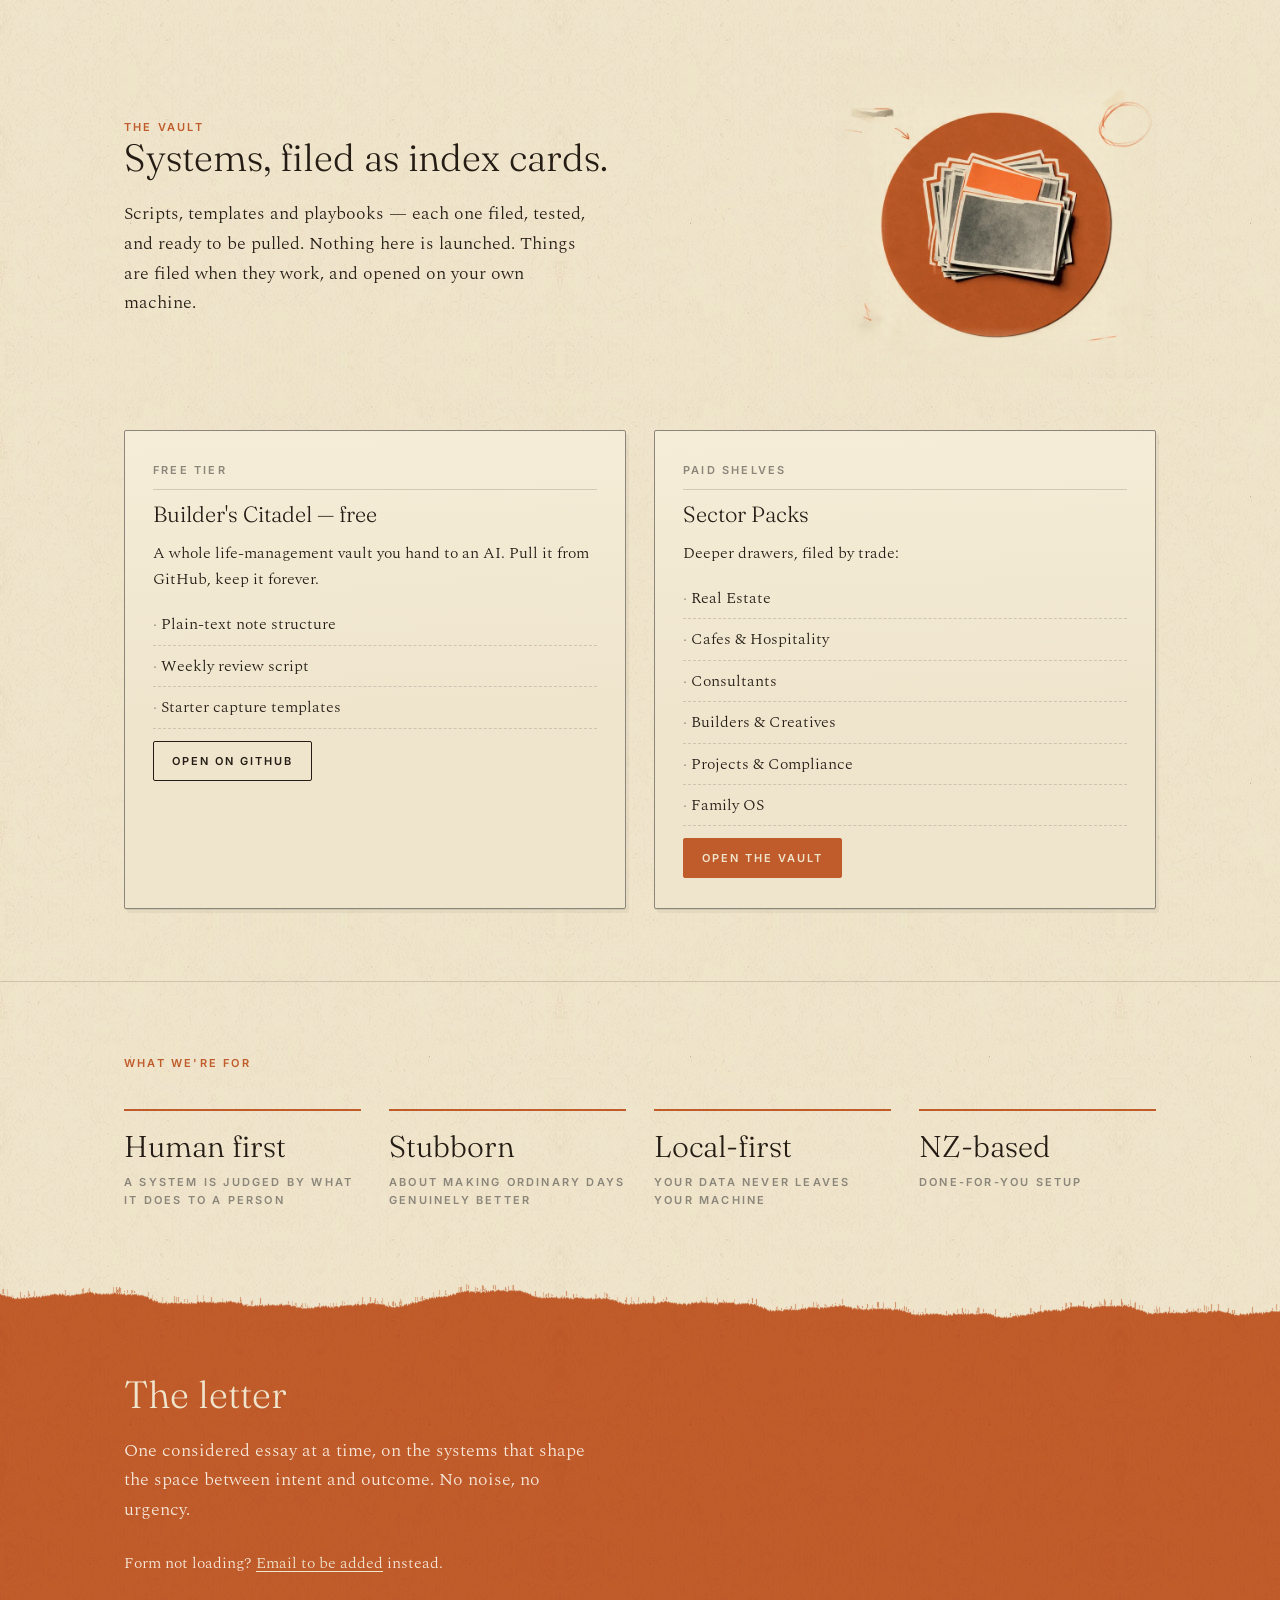
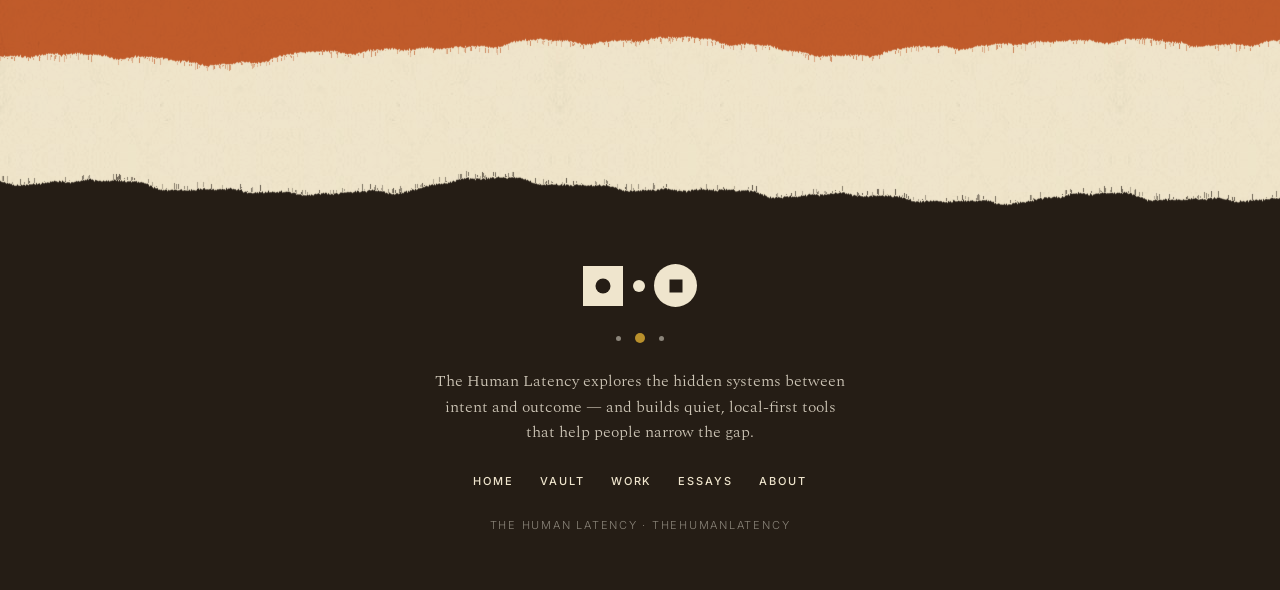
==== commit 0e3c5ce2: "Free tier renamed Builder's Citadel, linked to the repo The site called it 'The Open Vault' and the " ====
--- a/index.html
+++ b/index.html
@@ -116,14 +116,14 @@
       <div class="grid-2">
         <div class="card">
           <div class="label">Free tier</div>
-          <h3>Open Vault — free</h3>
-          <p style="font-size:16px;margin:0">A public shelf of starter systems. Pull them from GitHub, keep them forever.</p>
+          <h3>Builder's Citadel — free</h3>
+          <p style="font-size:16px;margin:0">A whole life-management vault you hand to an AI. Pull it from GitHub, keep it forever.</p>
           <ul>
             <li>Plain-text note structure</li>
             <li>Weekly review script</li>
             <li>Starter capture templates</li>
           </ul>
-          <span class="btn ghost small pending">Filed soon</span>
+          <a class="btn ghost small" href="https://github.com/ArtisiticAsylum/builders-citadel">Open on GitHub</a>
         </div>
         <div class="card">
           <div class="label">Paid shelves</div>
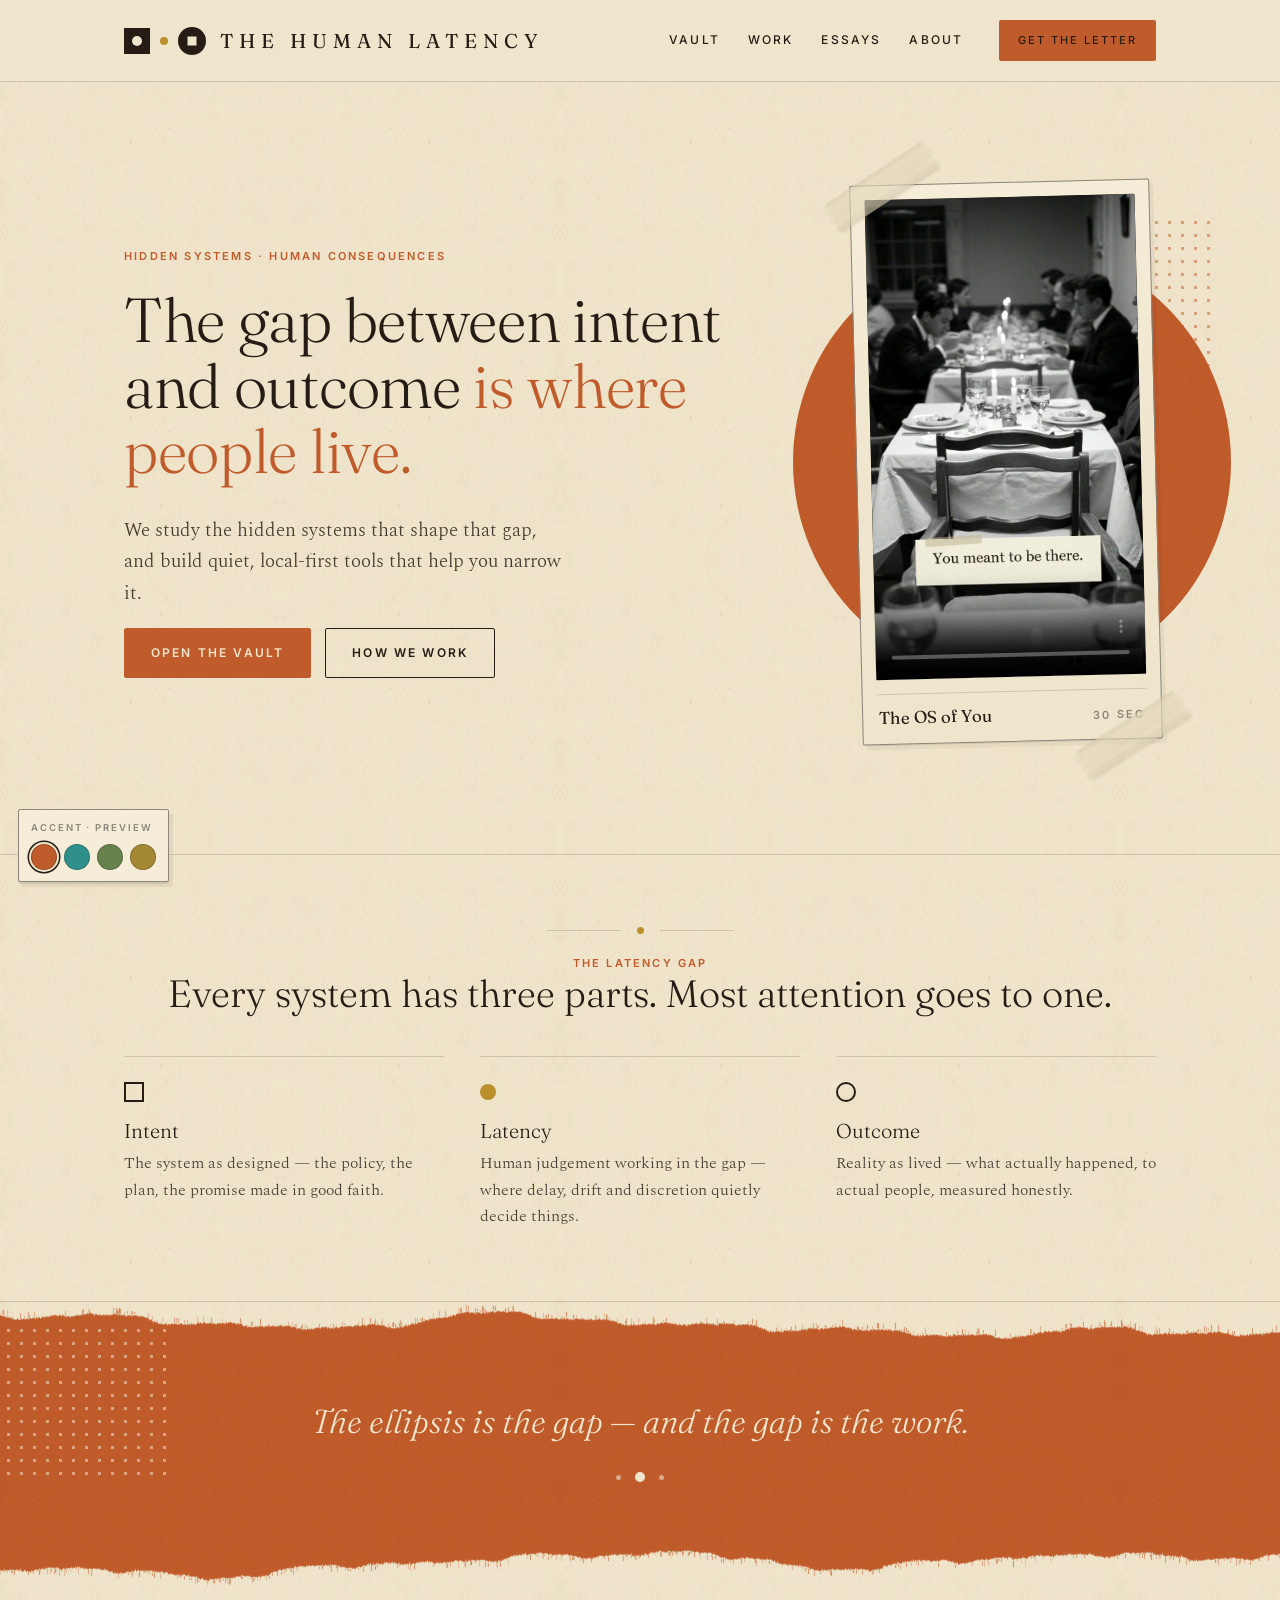
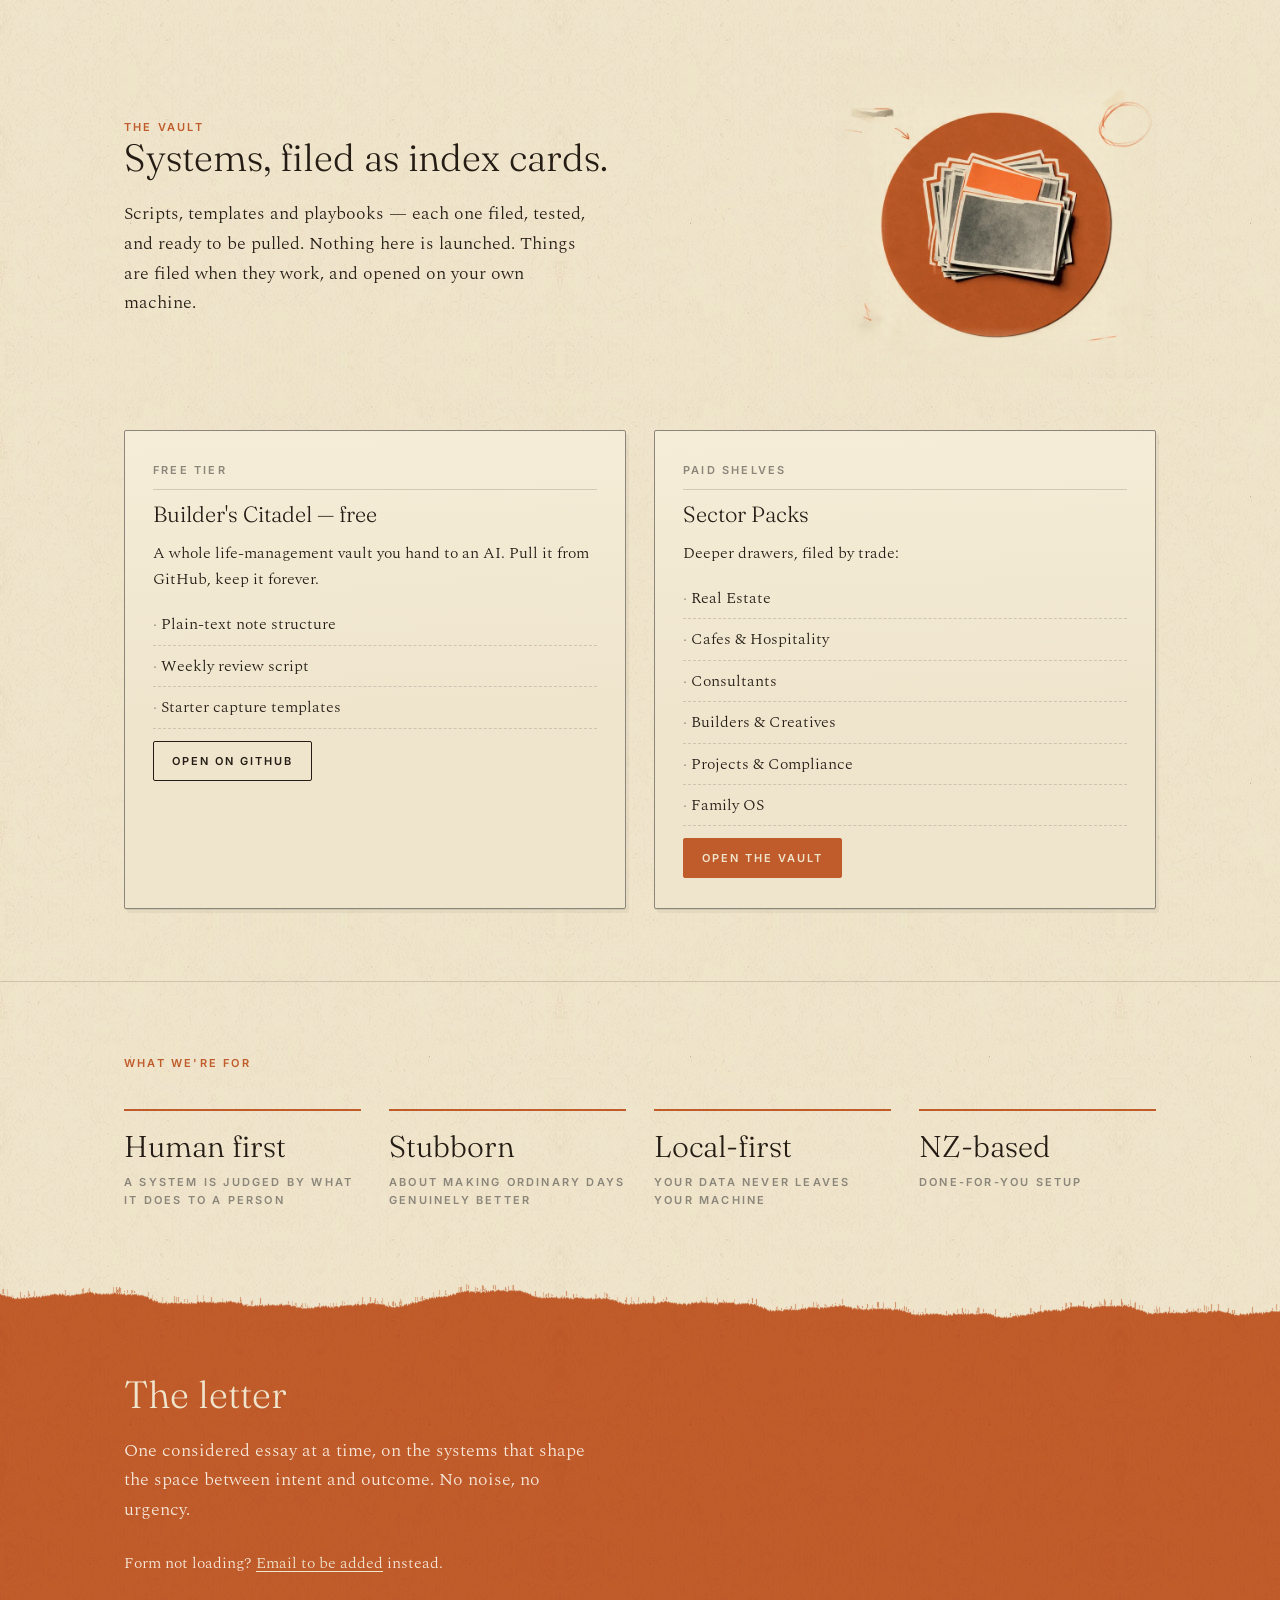
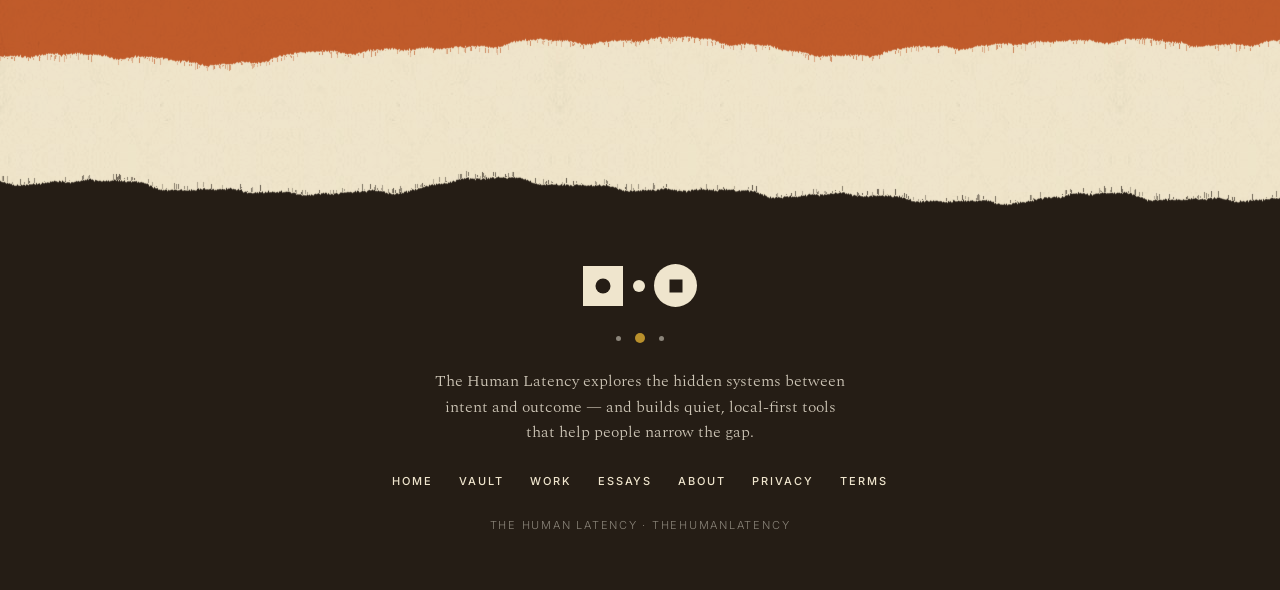
==== commit 2882058b: "Add privacy policy and terms pages with footer links Co-Authored-By: Claude Fable 5 <noreply@anthrop" ====
--- a/index.html
+++ b/index.html
@@ -2,6 +2,7 @@
 <html lang="en">
 <head>
 <meta charset="utf-8">
+<meta name="robots" content="noindex, nofollow">
 <meta name="viewport" content="width=device-width, initial-scale=1">
 <title>The Human Latency — Hidden systems. Human consequences.</title>
 <meta name="description" content="The Human Latency explores the hidden systems between intent and outcome — and builds quiet, local-first tools that narrow the gap.">
@@ -201,6 +202,8 @@
       <a href="work.html">Work</a>
       <a href="essays.html">Essays</a>
       <a href="about.html">About</a>
+      <a href="privacy.html">Privacy</a>
+      <a href="terms.html">Terms</a>
     </nav>
     <div class="foot-sig">The Human Latency · thehumanlatency</div>
   </div>
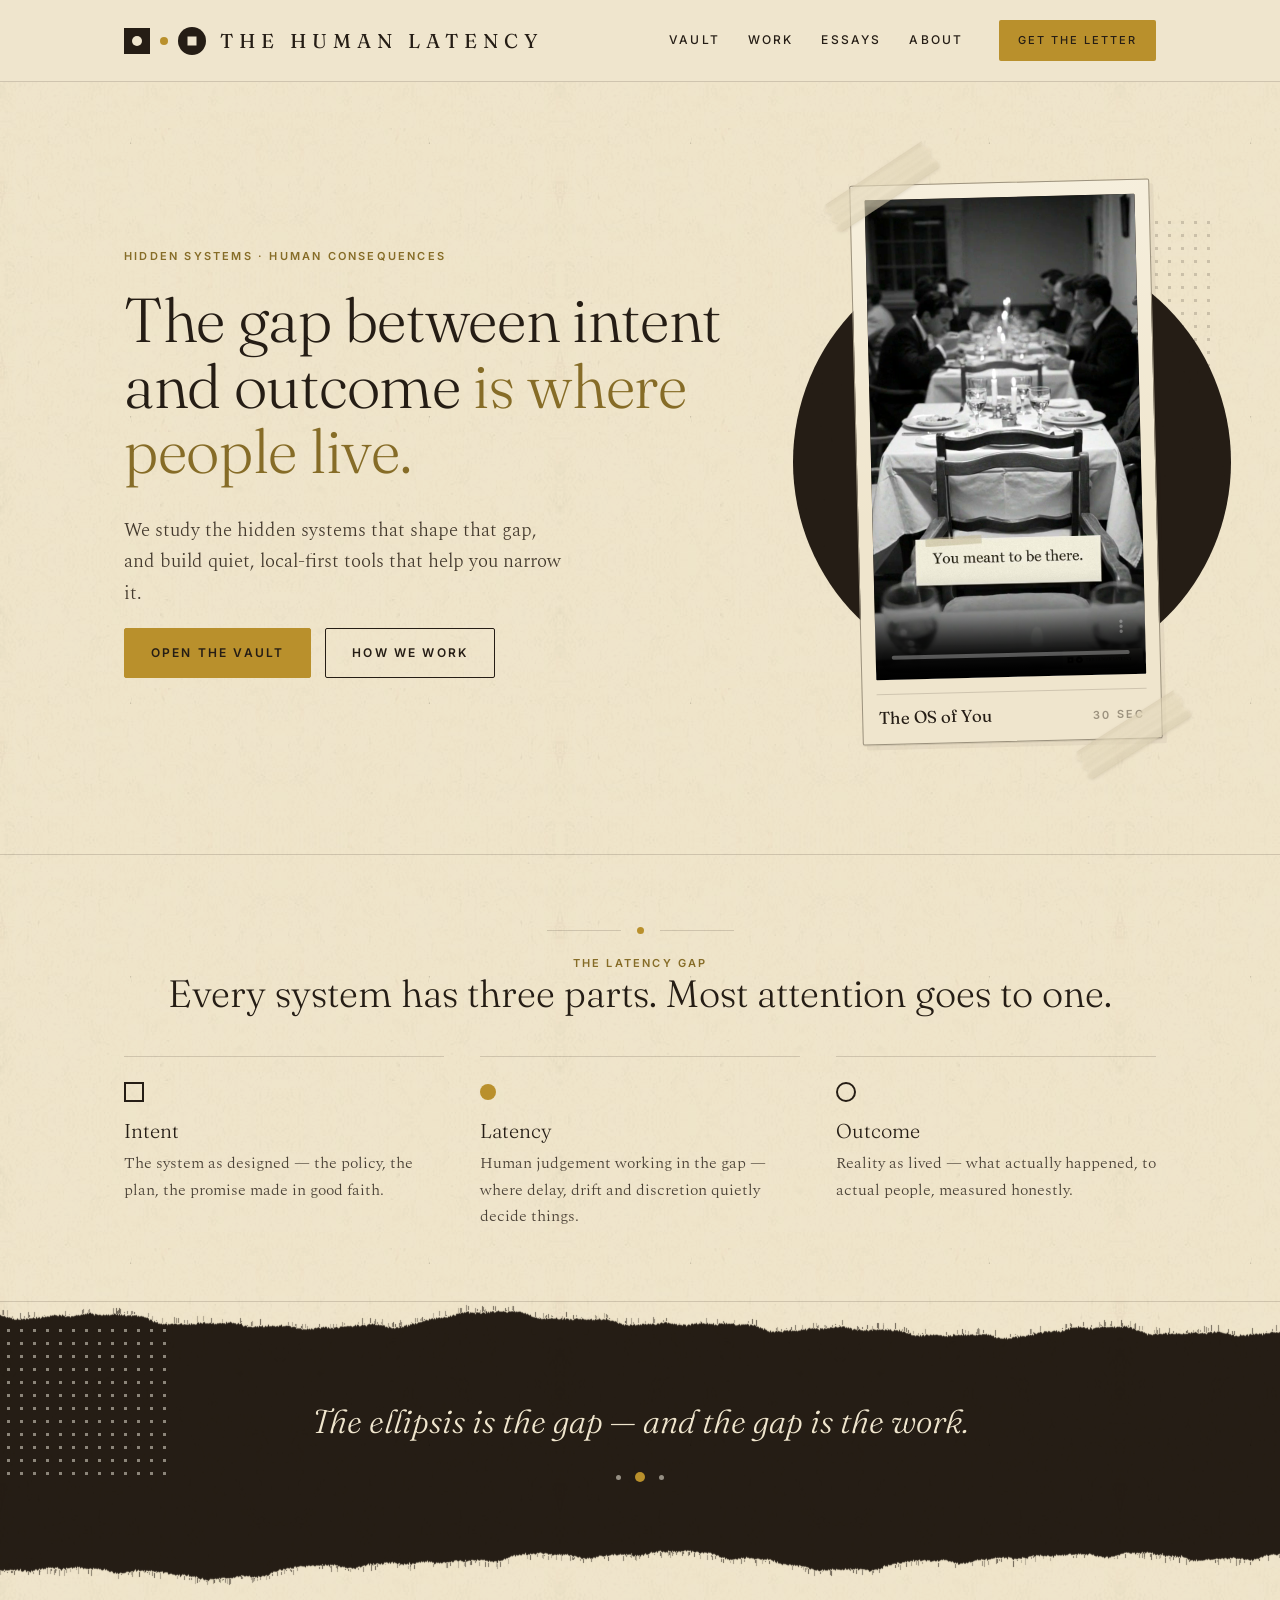
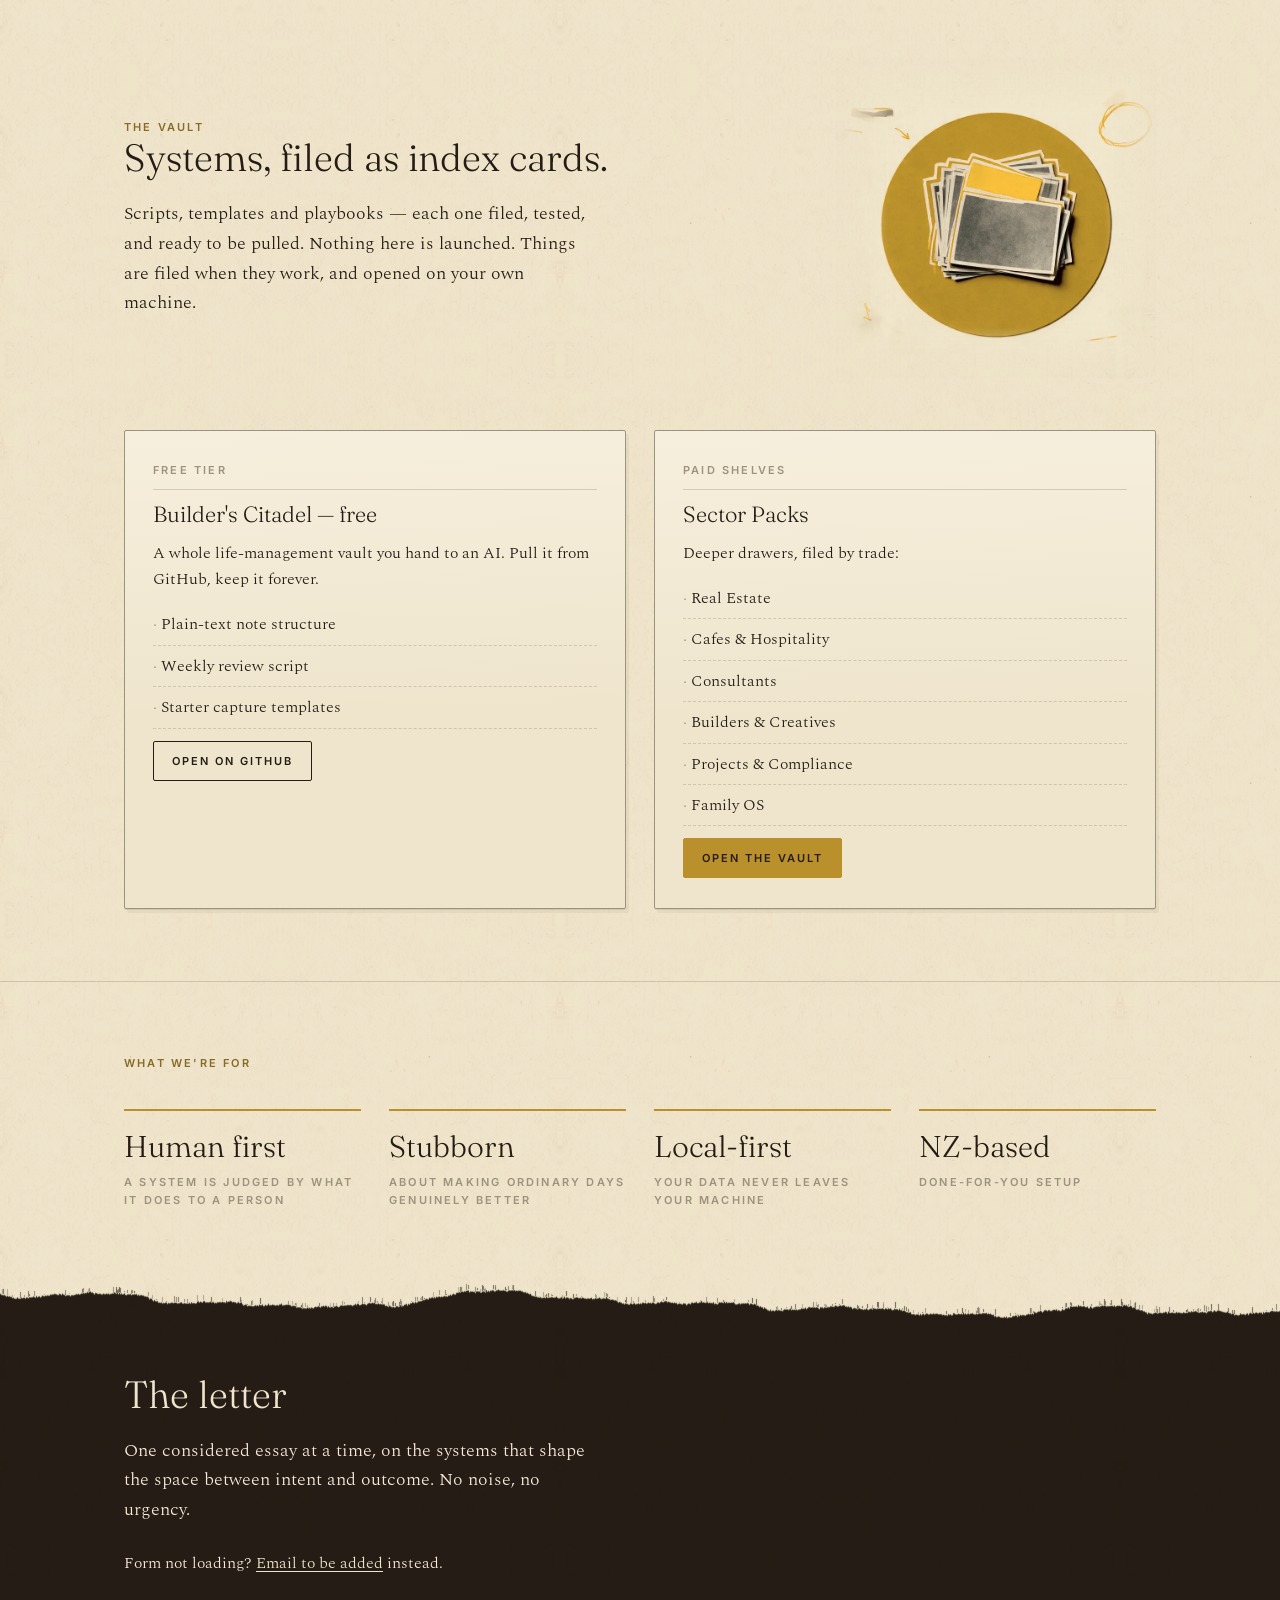
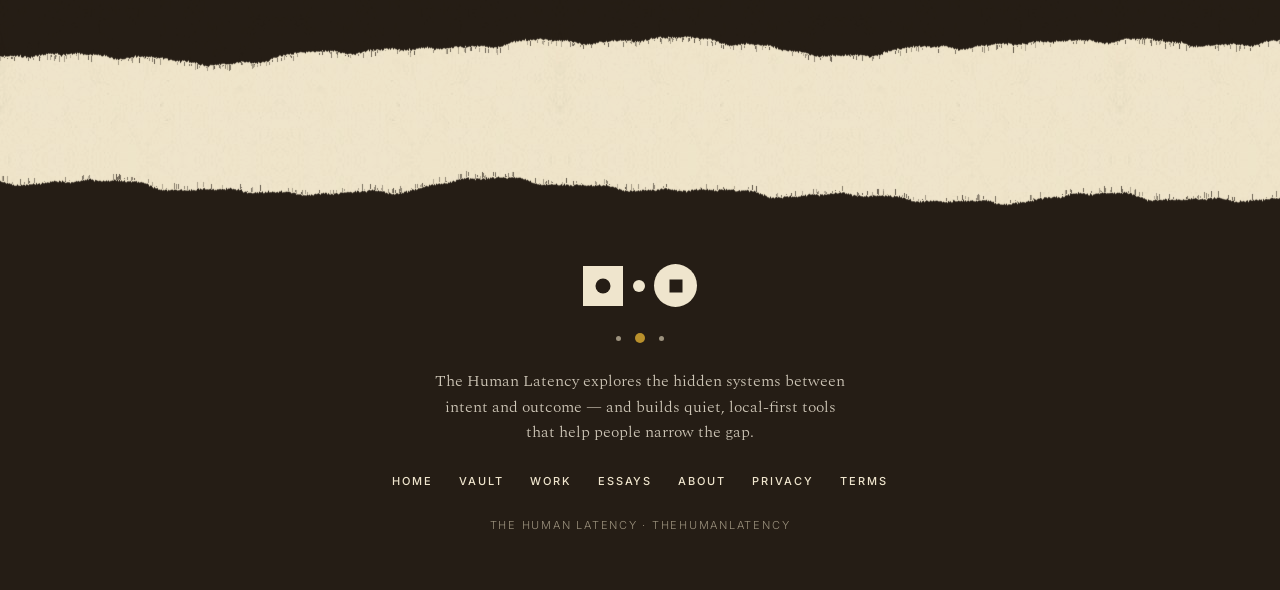
==== commit 395330ff: "Recolour the site to the settled THL brand: gold pin tokens, pages and art cards Co-Authored-By: Cla" ====
--- a/index.html
+++ b/index.html
@@ -38,7 +38,7 @@
       <div class="dots-field" aria-hidden="true"></div>
 
       <div class="hero-card">
-        <span class="label orange eyebrow">Hidden systems · Human consequences</span>
+        <span class="label accent eyebrow">Hidden systems · Human consequences</span>
         <h1>The gap between intent and outcome <span class="turn">is where people live.</span></h1>
         <p class="sub">We study the hidden systems that shape that gap, and build quiet, local-first tools that help you narrow it.</p>
         <div class="cta-row">
@@ -69,7 +69,7 @@
     <div class="wrap">
       <div class="centred">
         <div class="rule-dot" aria-hidden="true"><i></i></div>
-        <div class="label orange">The latency gap</div>
+        <div class="label accent">The latency gap</div>
         <h2>Every system has three parts. Most attention goes to one.</h2>
       </div>
       <div class="gap-cols">
@@ -106,7 +106,7 @@
     <div class="wrap">
       <div class="art-row" style="margin-bottom:52px">
         <div>
-          <div class="label orange">The Vault</div>
+          <div class="label accent">The Vault</div>
           <h2>Systems, filed as index cards.</h2>
           <p style="max-width:52ch;margin:0">Scripts, templates and playbooks — each one filed, tested, and ready to be pulled. Nothing here is launched. Things are filed when they work, and opened on your own machine.</p>
         </div>
@@ -147,7 +147,7 @@
   <!-- Proof -->
   <section class="proof">
     <div class="wrap">
-      <div class="label orange">What we're for</div>
+      <div class="label accent">What we're for</div>
       <div class="proof-grid">
         <div>
           <div class="big">Human first</div>
@@ -180,7 +180,7 @@
            Beehiiv's optional attribution.js (UTM tracking) is deliberately NOT
            included — that one is pure tracking and this brand promises none. -->
       <div class="letter-embed">
-        <script async src="https://subscribe-forms.beehiiv.com/v3/loader.js" data-beehiiv-form="d7ce9c1c-b2bc-41b1-8a13-6d1debf104d3"></script>
+        <script async src="https://subscribe-forms.beehiiv.com/v3/loader.js" data-beehiiv-form="0f4f2f35-a277-4080-8295-0a098cb8fe92"></script>
       </div>
       <!-- Kept visible on purpose. Beehiiv's loader only sizes its iframe
            correctly on the real published domain, so until that is confirmed
@@ -217,6 +217,5 @@
   if(t&&n){t.addEventListener('click',function(){var o=n.classList.toggle('open');t.setAttribute('aria-expanded',o);});}
 })();
 </script>
-<script src="theme.js"></script>
 </body>
 </html>
--- a/styles.css
+++ b/styles.css
@@ -1,36 +1,31 @@
 /* ============================================================
    THE HUMAN LATENCY — Edition 2.0 shared stylesheet
    Warm paper. Calm, editorial, archival, fast.
-   Palette: 60% cream / 25% burnt orange / 10% ink / <=4% grey / <=3% gold
+   Palette (settled 2026-09-08): paper / ink / ONE gold pin. Bands are ink,
+   never a flood of accent. The gold pin is the human and is ONE object per
+   view; flat gold at text size, deep gold for text links. Burnt orange is
+   retired. Source: My Life Vault/15-Branding/The Human Latency/brand.json
    ============================================================ */
 
 :root{
-  /* aged manual stock — yellower than the brand guide's cream, on Aye's call
-     2026-08-15. The guide still says #F1EBDC; see CLAUDE.md before reverting. */
-  --cream:#EFE5CD;
-  --card:#F5EDD8;
-  --orange:#C05B2B;
-  --orange-deep:#A3491F;
+  --cream:#EFE5CD;          /* Paper */
+  --card:#F6EFDD;
+  --accent:#B9902C;         /* the gold pin, shapes and fills */
+  --accent-deep:#866C27;    /* deep gold, for text on paper (contrast) */
+  --seam:#4A4136;
+  --people:#D8D6A6;         /* People desk wash, band only */
+  --enterprise:#24405E;     /* Enterprise desk, band only */
   /* the grain, reusable — any coloured surface should carry it too, or it
      reads as flat plastic sitting on top of textured paper */
   --grain:url("media/paper.jpg");
   --ink:#251D15;
-  --gold:#B9902C;
-  --grey:#8B857A;
+  --gold:var(--accent);
+  --grey:#9C927E;           /* Latency Grey */
   --hairline:rgba(37,29,21,.16);
   --serif-display:"Fraunces",Georgia,"Times New Roman",serif;
   --serif-body:"Spectral",Georgia,"Times New Roman",serif;
   --sans:"Inter",system-ui,-apple-system,Arial,sans-serif;
 }
-
-/* ---------- accent themes (preview) ----------
-   Everything accent-coloured resolves through --orange / --orange-deep, so one
-   variable swap recolours the whole site. The collage cutouts carry their
-   accent baked into the pixels, so each theme also has its own recoloured set
-   of art files — theme.js swaps those in alongside. */
-[data-accent="teal"] {--orange:#2E8F8B;--orange-deep:#226E6B}
-[data-accent="moss"] {--orange:#67824C;--orange-deep:#4F663A}
-[data-accent="ochre"]{--orange:#A58833;--orange-deep:#866C27}
 
 *,*::before,*::after{box-sizing:border-box;margin:0;padding:0}
 html{scroll-behavior:smooth}
@@ -51,8 +46,8 @@
   -webkit-font-smoothing:antialiased;
 }
 img{max-width:100%}
-a{color:var(--orange);text-decoration:none}
-a:hover{color:var(--orange-deep)}
+a{color:var(--accent-deep);text-decoration:none}
+a:hover{color:var(--ink)}
 p{margin:0 0 1em}
 ul,ol{margin:0 0 1em 1.2em}
 h1,h2,h3{font-family:var(--serif-display);font-weight:300;line-height:1.15;margin:0 0 .5em}
@@ -60,15 +55,15 @@
 h2{font-size:clamp(27px,3.6vw,38px)}
 h3{font-size:22px}
 .tagline{font-family:var(--serif-display);font-style:italic;font-weight:300;color:var(--grey);letter-spacing:.04em}
-/* the headline turns orange where the sentence turns — intent in ink,
-   consequence in burnt orange. one sentence, two temperatures. */
-.turn{color:var(--orange)}
+/* the headline turns gold where the sentence turns — intent in ink,
+   consequence in deep gold. one sentence, two temperatures. */
+.turn{color:var(--accent-deep)}
 
 /* halftone dot field — the printed-matter texture from the brand plates */
 .dots-field{
   position:absolute;pointer-events:none;
-  background-image:radial-gradient(var(--orange) 1.6px,transparent 1.6px);
-  background-size:13px 13px;opacity:.5;
+  background-image:radial-gradient(var(--ink) 1.6px,transparent 1.6px);
+  background-size:13px 13px;opacity:.18;
 }
 
 /* rule · gold dot · rule — the section divider from the brand mockup */
@@ -86,7 +81,7 @@
   font-family:var(--sans);font-weight:600;font-size:11px;
   letter-spacing:.2em;text-transform:uppercase;color:var(--grey);
 }
-.label.orange{color:var(--orange)}
+.label.accent{color:var(--accent-deep)}
 .meta{font-family:var(--sans);font-weight:500;font-size:11px;letter-spacing:.16em;text-transform:uppercase;color:var(--grey)}
 
 /* ---------- buttons ---------- */
@@ -94,17 +89,17 @@
   display:inline-block;cursor:pointer;
   font-family:var(--sans);font-weight:600;font-size:12px;
   letter-spacing:.18em;text-transform:uppercase;
-  background:var(--orange);color:var(--cream);
-  border:1px solid var(--orange);
+  background:var(--accent);color:var(--ink);
+  border:1px solid var(--accent);
   padding:14px 26px;border-radius:2px;
   transition:background .15s ease,border-color .15s ease,color .15s ease;
 }
-.btn:hover{background:var(--orange-deep);border-color:var(--orange-deep);color:var(--cream)}
+.btn:hover{background:var(--accent-deep);border-color:var(--accent-deep);color:var(--cream)}
 .btn.ghost{background:transparent;color:var(--ink);border:1px solid var(--ink)}
-.btn.ghost:hover{color:var(--orange-deep);border-color:var(--orange-deep);background:transparent}
+.btn.ghost:hover{color:var(--accent-deep);border-color:var(--accent-deep);background:transparent}
 .btn.small{padding:10px 18px;font-size:11px}
 .btn.inverse{background:var(--ink);border-color:var(--ink);color:var(--cream)}
-.btn.inverse:hover{background:#3a2f22;border-color:#3a2f22}
+.btn.inverse:hover{background:var(--seam);border-color:var(--seam)}
 /* Not-yet-live actions. A button that 404s costs more trust than one that
    admits it isn't ready — these stay until the real Stripe/Cal/GitHub links
    exist, then become ordinary <a class="btn"> again. */
@@ -163,8 +158,8 @@
   letter-spacing:.18em;text-transform:uppercase;color:var(--ink);
   padding:6px 0;border-bottom:2px solid transparent;
 }
-.site-nav a:hover{color:var(--orange-deep)}
-.site-nav a.current{color:var(--orange);border-bottom-color:var(--orange)}
+.site-nav a:hover{color:var(--accent-deep)}
+.site-nav a.current{color:var(--ink);border-bottom-color:var(--accent)}
 .site-nav .btn{margin-left:8px}
 .nav-toggle{
   display:none;margin-left:auto;background:none;border:1px solid var(--hairline);
@@ -173,7 +168,7 @@
 .nav-toggle span{display:block;width:20px;height:2px;background:var(--ink);margin:4px 0}
 
 /* ============================================================
-   HERO — burnt-orange circle backdrop, cream cutout card overlapping
+   HERO — ink circle (the outcome shape) behind the film, type on paper
    ============================================================ */
 /* The hero carries no box. Type sits directly on the paper — the boxed
    hero card was the single thing making this read as a template. */
@@ -189,13 +184,13 @@
 .cta-row{display:flex;gap:14px;flex-wrap:wrap}
 .hero .dots-field{width:190px;height:150px;top:34px;right:-30px;z-index:0}
 
-/* the 30s film, portrait as shot, taped over the orange circle */
+/* the 30s film, portrait as shot, taped over the ink circle */
 .hero-film{position:relative}
 .hero-film::before{
   content:"";position:absolute;z-index:0;left:52%;top:50%;
   transform:translate(-50%,-50%);
   width:438px;height:438px;border-radius:50%;
-  background-color:var(--orange);
+  background-color:var(--ink);
   background-image:var(--grain);background-size:560px 560px;
   background-blend-mode:multiply;
 }
@@ -207,10 +202,10 @@
    as an accident, and it fought any collage plate placed beside it */
 .page-hero::before{
   content:"";position:absolute;top:44px;right:34px;width:200px;height:160px;
-  background-image:radial-gradient(var(--orange) 1.6px,transparent 1.6px);
-  background-size:13px 13px;opacity:.5;
-}
-/* where a collage plate already supplies the orange circle, the CSS one
+  background-image:radial-gradient(var(--ink) 1.6px,transparent 1.6px);
+  background-size:13px 13px;opacity:.18;
+}
+/* where a collage plate already supplies a circle, the CSS one
    would sit behind it as a second, clashing disc */
 .page-hero.with-art::before{display:none}
 .page-hero .wrap{position:relative}
@@ -294,14 +289,14 @@
 .art-fig{position:relative;margin:0}
 
 /* ============================================================
-   QUOTE BAND — full-bleed orange, one line, held
+   QUOTE BAND — full-bleed ink, one line, held
    ============================================================ */
 /* Torn top and bottom, so the band reads as a strip of coloured paper laid on
    the page rather than a CSS rectangle. Three mask layers add together: the
    tear strip at each edge, and a plain block filling the middle. */
 .quote-band{
   position:relative;overflow:hidden;
-  background-color:var(--orange);color:var(--cream);
+  background-color:var(--ink);color:var(--cream);
   background-image:var(--grain);background-size:560px 560px;
   background-blend-mode:multiply;
   padding:96px 0 104px;text-align:center;
@@ -328,23 +323,22 @@
 }
 .quote-band .ellipsis{justify-content:center;margin-top:26px}
 .quote-band .ellipsis span{background:rgba(242,237,222,.55)}
-/* gold on burnt orange is neither legible nor within the ≤3% gold rule —
-   the centre dot goes cream on this band */
-.quote-band .ellipsis b{background:var(--cream)}
+/* the centre dot is the pin: the one gold object on the ink band */
+.quote-band .ellipsis b{background:var(--accent)}
 
 /* ============================================================
    PROOF GRID
    ============================================================ */
 .proof{border-top:1px solid var(--hairline)}
 .proof-grid{display:grid;grid-template-columns:repeat(4,1fr);gap:28px;margin-top:36px}
-.proof-grid > div{border-top:2px solid var(--orange);padding-top:18px}
+.proof-grid > div{border-top:2px solid var(--accent);padding-top:18px}
 .proof-grid .big{font-family:var(--serif-display);font-weight:300;font-size:30px;line-height:1.2;margin-bottom:8px}
 
 /* ============================================================
-   NEWSLETTER BAR — orange band
+   NEWSLETTER BAR — ink band
    ============================================================ */
 .letter-band{
-  background-color:var(--orange);color:var(--cream);padding:92px 0 96px;
+  background-color:var(--ink);color:var(--cream);padding:92px 0 96px;
   background-image:var(--grain);background-size:560px 560px;
   background-blend-mode:multiply;
 }
@@ -379,7 +373,7 @@
 
 /* Note band */
 .note-band{
-  border:1px solid var(--grey);border-left:4px solid var(--orange);
+  border:1px solid var(--grey);border-left:4px solid var(--accent);
   background:linear-gradient(178deg,var(--card),var(--cream));
   padding:26px 30px;font-family:var(--serif-display);font-style:italic;font-size:21px;
 }
@@ -394,7 +388,7 @@
 .steps > div{border-top:1px solid var(--hairline);padding-top:18px;counter-increment:step}
 .steps > div::before{
   content:"0" counter(step);display:block;
-  font-family:var(--sans);font-weight:600;font-size:11px;letter-spacing:.2em;color:var(--orange);margin-bottom:10px;
+  font-family:var(--sans);font-weight:600;font-size:11px;letter-spacing:.2em;color:var(--accent);margin-bottom:10px;
 }
 .steps h3{font-size:21px;margin-bottom:6px}
 .steps p{font-size:15.5px;color:#4a4136;margin:0}
@@ -403,7 +397,7 @@
   font-family:var(--sans);font-weight:500;font-size:12px;letter-spacing:.18em;
   text-transform:uppercase;color:var(--grey);text-align:center;
 }
-.lens b{color:var(--orange);font-weight:600}
+.lens b{color:var(--accent);font-weight:600}
 .embed-ph{
   border:1px dashed var(--grey);padding:44px 30px;text-align:center;margin-top:28px;
   font-family:var(--sans);font-size:12px;letter-spacing:.14em;text-transform:uppercase;color:var(--grey);
@@ -418,13 +412,13 @@
   background:none;border:1px solid var(--hairline);border-radius:2px;color:var(--grey);
   padding:9px 16px;cursor:pointer;transition:all .15s ease;
 }
-.filter button:hover{color:var(--orange-deep);border-color:var(--orange-deep)}
-.filter button.active{background:var(--orange);border-color:var(--orange);color:var(--cream)}
+.filter button:hover{color:var(--accent-deep);border-color:var(--accent-deep)}
+.filter button.active{background:var(--accent);border-color:var(--accent);color:var(--ink)}
 .essay-grid{display:grid;grid-template-columns:1fr 1fr;gap:28px}
 .essay-card .head-row{display:flex;justify-content:space-between;gap:16px;border-bottom:1px solid var(--hairline);padding-bottom:10px}
 .essay-card h3{font-size:23px}
 .essay-card h3 a{color:var(--ink)}
-.essay-card h3 a:hover{color:var(--orange-deep)}
+.essay-card h3 a:hover{color:var(--accent-deep)}
 .essay-card .dek{font-size:16px;color:#4a4136;margin:0}
 .essay-card .foot-row{display:flex;justify-content:space-between;gap:16px;align-items:center;margin-top:auto;padding-top:8px}
 
@@ -434,7 +428,7 @@
 .pullquote{
   font-family:var(--serif-display);font-weight:300;font-style:italic;
   font-size:clamp(22px,2.6vw,30px);line-height:1.5;max-width:34em;
-  border-left:4px solid var(--orange);padding-left:28px;margin:8px 0;
+  border-left:4px solid var(--accent);padding-left:28px;margin:8px 0;
 }
 .founder{max-width:60ch}
 .beliefs{list-style:none;margin:28px 0 0;padding:0;border-top:1px solid var(--hairline);counter-reset:belief}
@@ -445,7 +439,7 @@
 }
 .beliefs li::before{
   content:"0" counter(belief);
-  font-family:var(--sans);font-weight:600;font-size:11px;letter-spacing:.2em;color:var(--orange);
+  font-family:var(--sans);font-weight:600;font-size:11px;letter-spacing:.2em;color:var(--accent);
 }
 
 /* ============================================================
@@ -473,7 +467,7 @@
   font-family:var(--sans);font-weight:500;font-size:11px;letter-spacing:.18em;
   text-transform:uppercase;color:var(--cream);
 }
-.foot-nav a:hover{color:var(--orange)}
+.foot-nav a:hover{color:var(--accent)}
 .foot-sig{font-family:var(--sans);font-size:11px;letter-spacing:.16em;text-transform:uppercase;color:var(--grey)}
 
 /* ============================================================
@@ -511,7 +505,7 @@
   }
   .site-nav.open{display:flex}
   .site-nav a{padding:12px 0;width:100%;border-bottom:1px solid var(--hairline)}
-  .site-nav a.current{border-bottom-color:var(--orange)}
+  .site-nav a.current{border-bottom-color:var(--accent)}
   .site-nav .btn{margin:16px 0 0}
   .site-head{position:relative}
   .hero{padding:64px 0 72px}
@@ -527,28 +521,3 @@
 @media (max-width:480px){
   .steps{grid-template-columns:1fr}
 }
-
-/* ============================================================
-   ACCENT PREVIEW SWITCHER — temporary, remove with theme.js
-   ============================================================ */
-.accent-pick{
-  position:fixed;left:18px;bottom:18px;z-index:70;
-  background:var(--card);border:1px solid var(--grey);border-radius:2px;
-  padding:10px 12px 11px;
-  box-shadow:0 2px 0 rgba(37,29,21,.10),4px 5px 0 rgba(37,29,21,.06);
-}
-.accent-pick .label{display:block;margin-bottom:8px;font-size:9.5px}
-.accent-row{display:flex;gap:7px}
-.accent-row button{
-  width:26px;height:26px;border-radius:50%;cursor:pointer;
-  border:1px solid rgba(37,29,21,.25);padding:0;
-  transition:transform .12s ease,box-shadow .12s ease;
-}
-.accent-row button:hover{transform:scale(1.12)}
-.accent-row button[aria-pressed="true"]{
-  box-shadow:0 0 0 2px var(--cream),0 0 0 3.5px var(--ink);
-}
-@media (max-width:760px){
-  .accent-pick{left:12px;bottom:84px;padding:8px 10px 9px}
-  .accent-row button{width:22px;height:22px}
-}
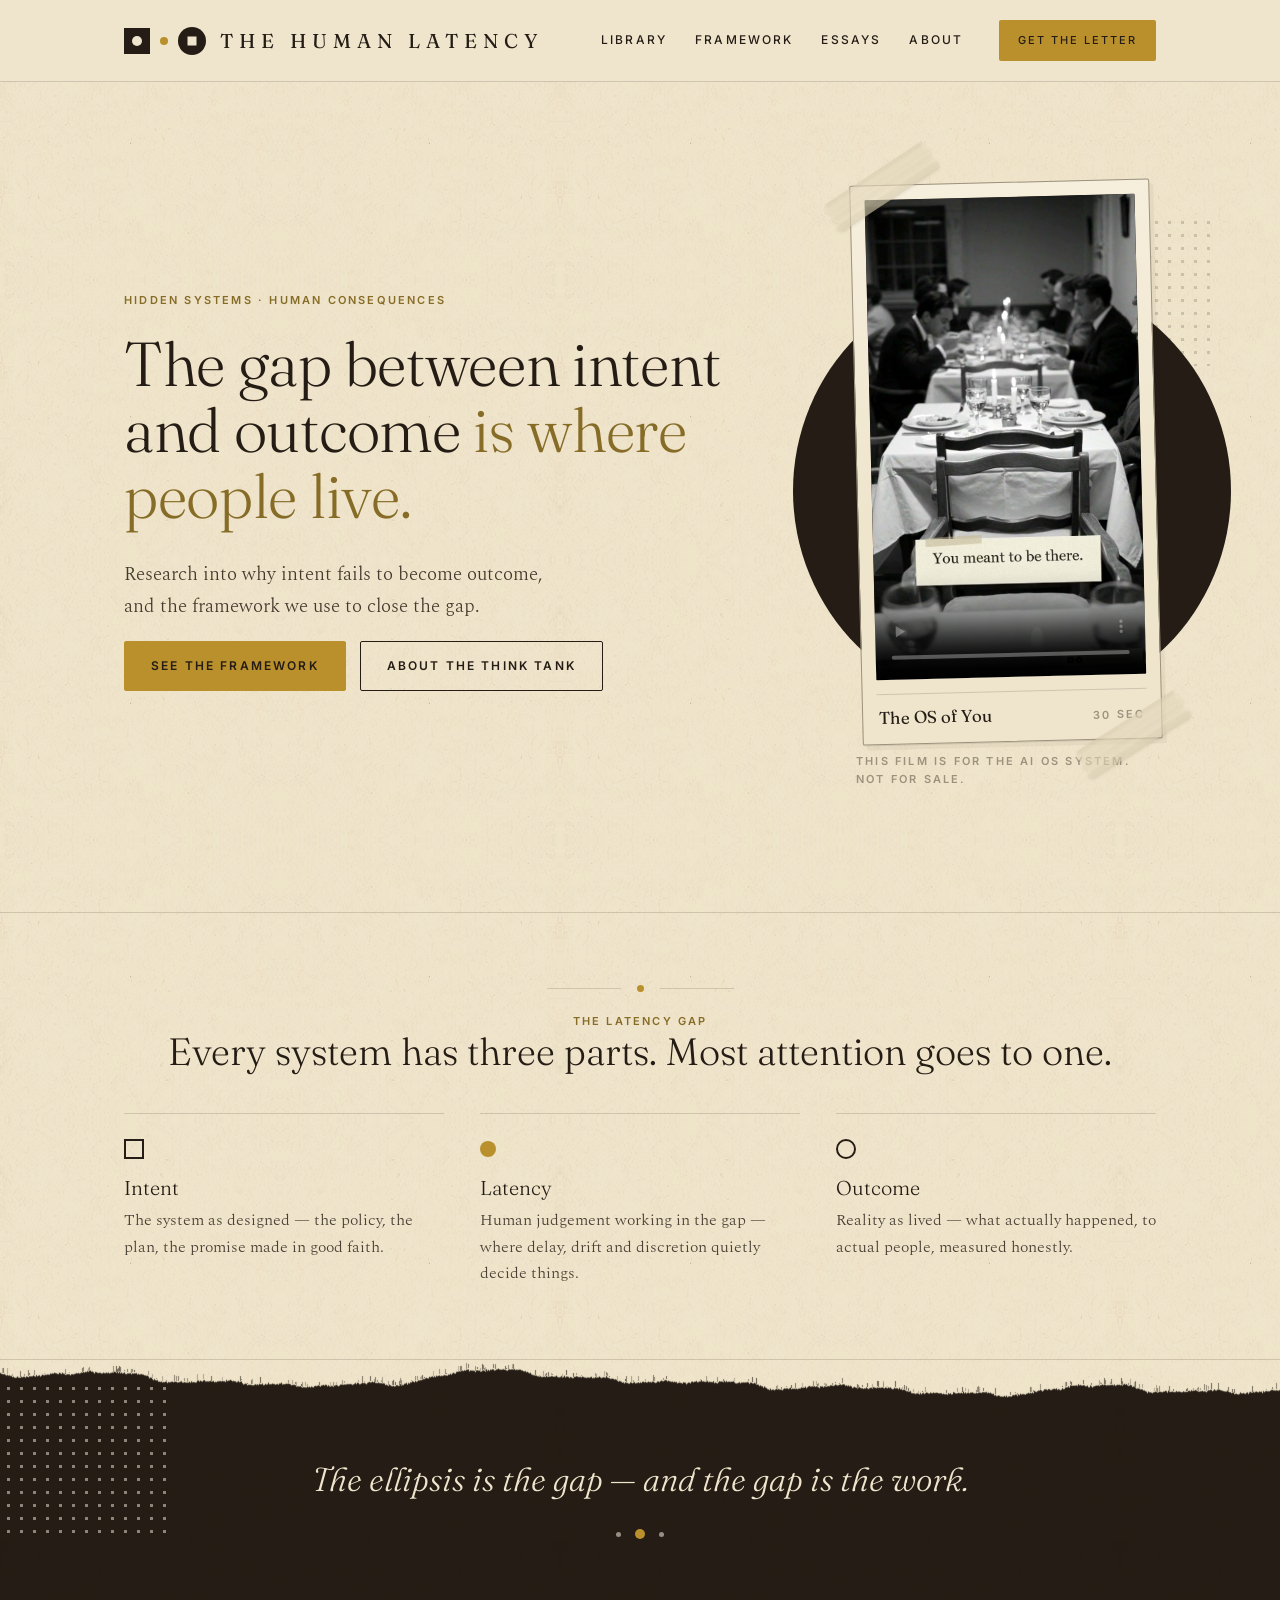
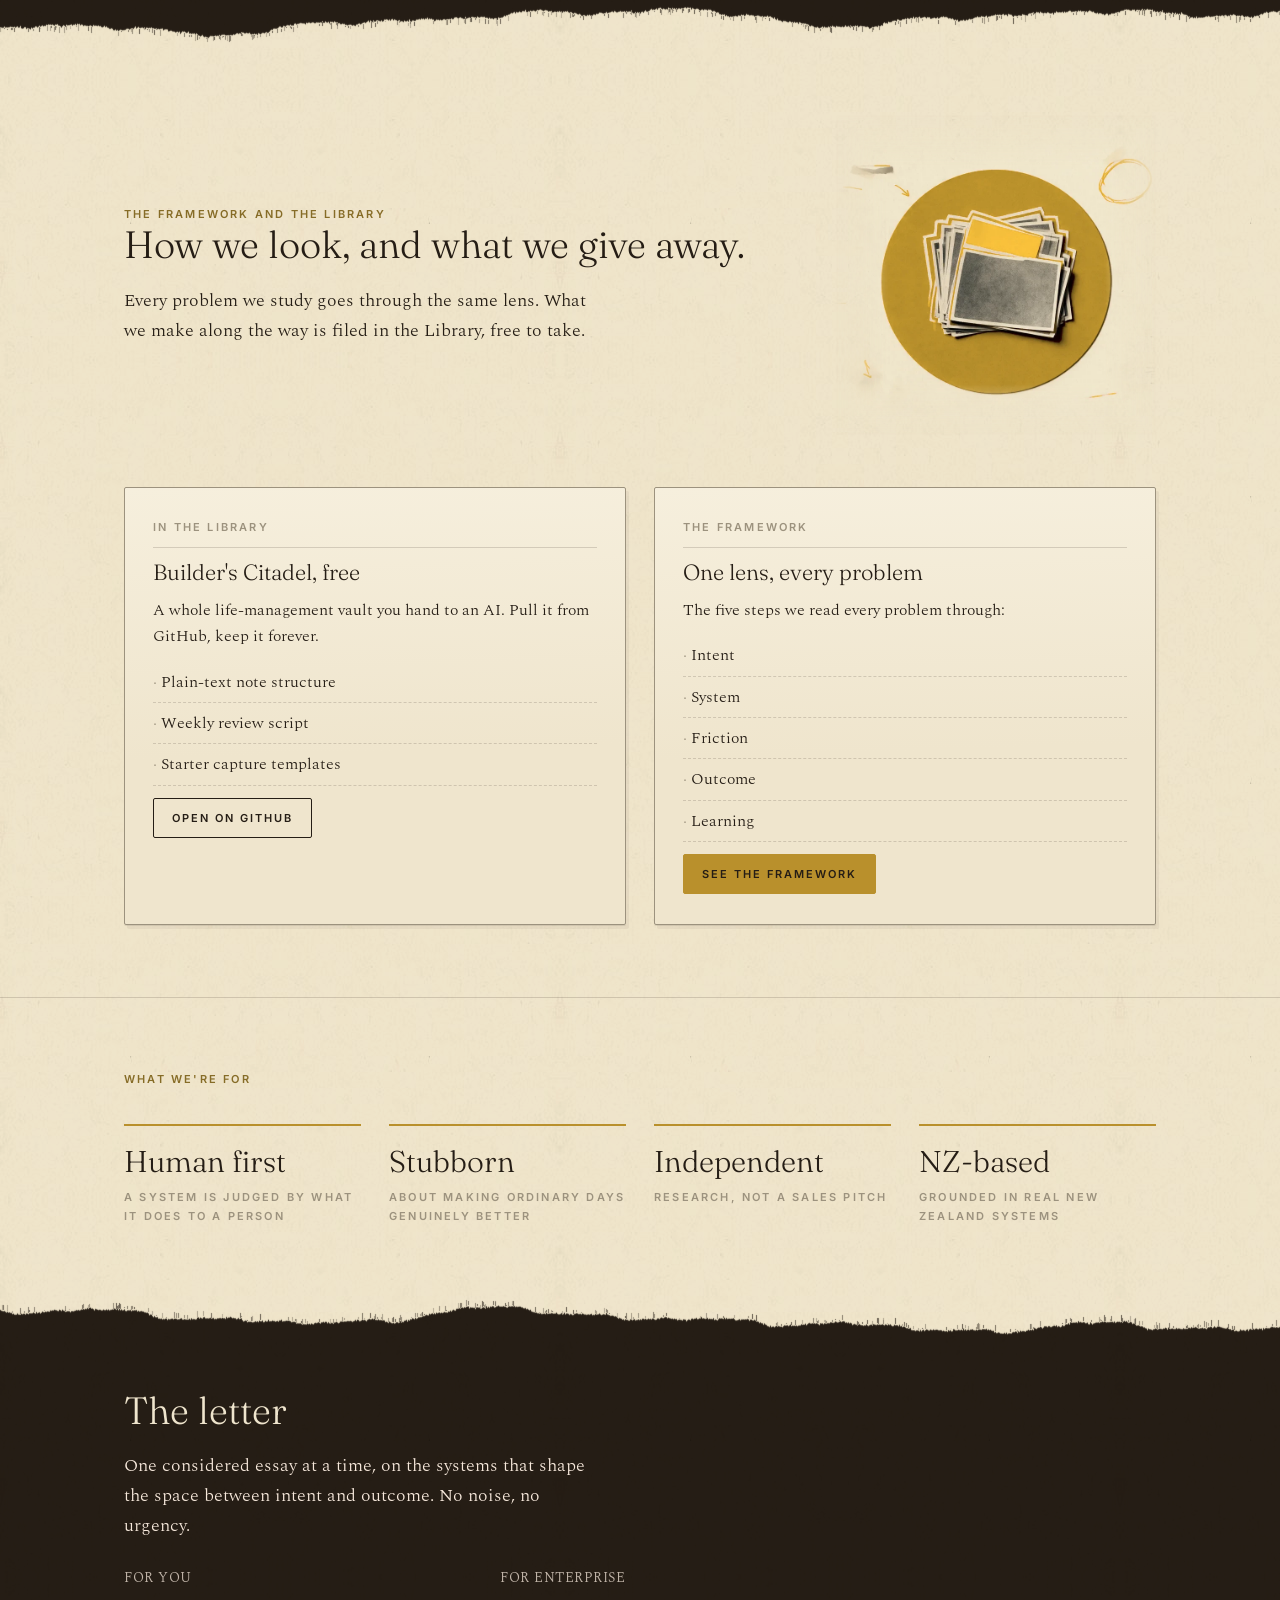
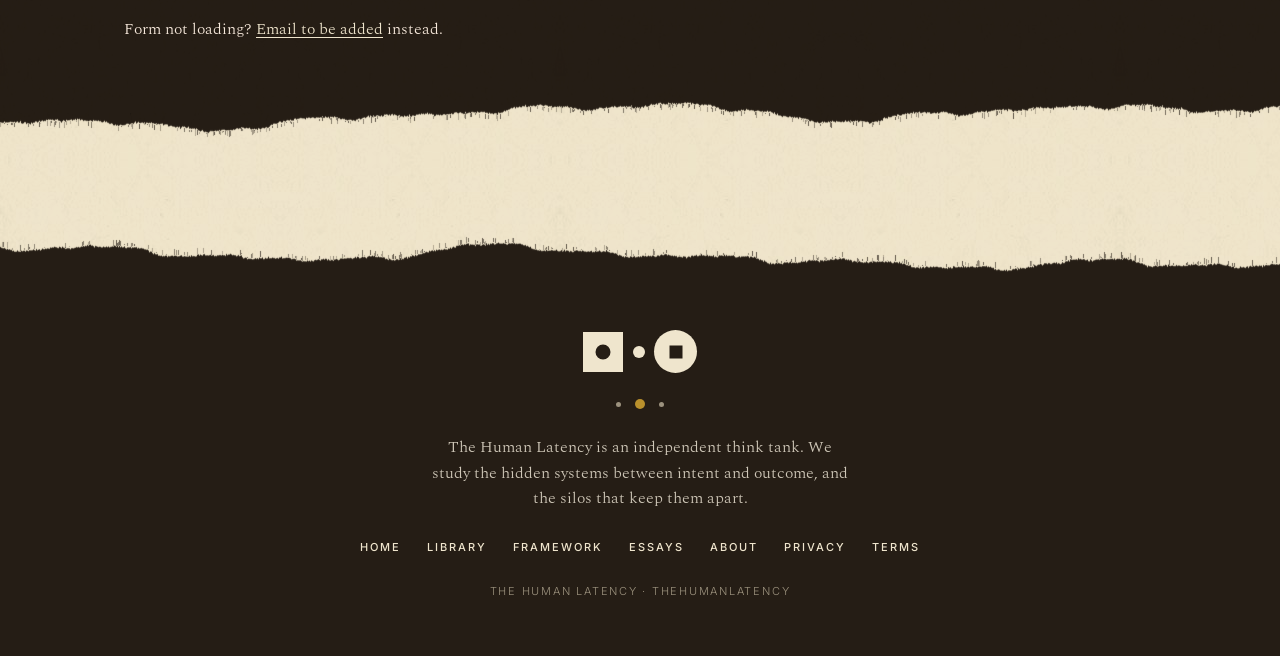
==== commit 5fce51a2: "Rewrite site as a think tank: Framework and Library Work page becomes The framework (tiers, prices a" ====
--- a/index.html
+++ b/index.html
@@ -5,7 +5,7 @@
 <meta name="robots" content="noindex, nofollow">
 <meta name="viewport" content="width=device-width, initial-scale=1">
 <title>The Human Latency — Hidden systems. Human consequences.</title>
-<meta name="description" content="The Human Latency explores the hidden systems between intent and outcome — and builds quiet, local-first tools that narrow the gap.">
+<meta name="description" content="The Human Latency is an independent think tank on the hidden systems between intent and outcome.">
 <link rel="preconnect" href="https://fonts.googleapis.com">
 <link rel="preconnect" href="https://fonts.gstatic.com" crossorigin>
 <link href="https://fonts.googleapis.com/css2?family=Fraunces:ital,wght@0,300;0,400;1,300&family=Inter:wght@500;600&family=Spectral:wght@300&display=swap" rel="stylesheet">
@@ -21,8 +21,8 @@
     </a>
     <button class="nav-toggle" aria-label="Menu" aria-expanded="false"><span></span><span></span><span></span></button>
     <nav class="site-nav" aria-label="Primary">
-      <a href="vault.html">Vault</a>
-      <a href="work.html">Work</a>
+      <a href="vault.html">Library</a>
+      <a href="work.html">Framework</a>
       <a href="essays.html">Essays</a>
       <a href="about.html">About</a>
       <a class="btn small" href="#letter">Get the letter</a>
@@ -40,10 +40,10 @@
       <div class="hero-card">
         <span class="label accent eyebrow">Hidden systems · Human consequences</span>
         <h1>The gap between intent and outcome <span class="turn">is where people live.</span></h1>
-        <p class="sub">We study the hidden systems that shape that gap, and build quiet, local-first tools that help you narrow it.</p>
+        <p class="sub">Research into why intent fails to become outcome, and the framework we use to close the gap.</p>
         <div class="cta-row">
-          <a class="btn" href="vault.html">Open the Vault</a>
-          <a class="btn ghost" href="work.html">How we work</a>
+          <a class="btn" href="work.html">See the framework</a>
+          <a class="btn ghost" href="about.html">About the think tank</a>
         </div>
       </div>
 
@@ -60,6 +60,7 @@
           <span class="label runtime">30 sec</span>
         </figcaption>
       </figure>
+      <p class="label" style="margin-top:10px">This film is for the AI OS system. Not for sale.</p>
       </div>
     </div>
   </section>
@@ -101,14 +102,14 @@
     </div>
   </section>
 
-  <!-- Vault teaser -->
+  <!-- Library teaser -->
   <section>
     <div class="wrap">
       <div class="art-row" style="margin-bottom:52px">
         <div>
-          <div class="label accent">The Vault</div>
-          <h2>Systems, filed as index cards.</h2>
-          <p style="max-width:52ch;margin:0">Scripts, templates and playbooks — each one filed, tested, and ready to be pulled. Nothing here is launched. Things are filed when they work, and opened on your own machine.</p>
+          <div class="label accent">The framework and the Library</div>
+          <h2>How we look, and what we give away.</h2>
+          <p style="max-width:52ch;margin:0">Every problem we study goes through the same lens. What we make along the way is filed in the Library, free to take.</p>
         </div>
         <figure class="art-fig">
           <img class="art" src="media/art-cards.webp" alt="" width="760" height="760" loading="lazy">
@@ -116,8 +117,8 @@
       </div>
       <div class="grid-2">
         <div class="card">
-          <div class="label">Free tier</div>
-          <h3>Builder's Citadel — free</h3>
+          <div class="label">In the Library</div>
+          <h3>Builder's Citadel, free</h3>
           <p style="font-size:16px;margin:0">A whole life-management vault you hand to an AI. Pull it from GitHub, keep it forever.</p>
           <ul>
             <li>Plain-text note structure</li>
@@ -127,18 +128,17 @@
           <a class="btn ghost small" href="https://github.com/ArtisiticAsylum/builders-citadel">Open on GitHub</a>
         </div>
         <div class="card">
-          <div class="label">Paid shelves</div>
-          <h3>Sector Packs</h3>
-          <p style="font-size:16px;margin:0">Deeper drawers, filed by trade:</p>
+          <div class="label">The framework</div>
+          <h3>One lens, every problem</h3>
+          <p style="font-size:16px;margin:0">The five steps we read every problem through:</p>
           <ul>
-            <li>Real Estate</li>
-            <li>Cafes &amp; Hospitality</li>
-            <li>Consultants</li>
-            <li>Builders &amp; Creatives</li>
-            <li>Projects &amp; Compliance</li>
-            <li>Family OS</li>
+            <li>Intent</li>
+            <li>System</li>
+            <li>Friction</li>
+            <li>Outcome</li>
+            <li>Learning</li>
           </ul>
-          <a class="btn small" href="vault.html">Open the Vault</a>
+          <a class="btn small" href="work.html">See the framework</a>
         </div>
       </div>
     </div>
@@ -158,12 +158,12 @@
           <div class="label">About making ordinary days genuinely better</div>
         </div>
         <div>
-          <div class="big">Local-first</div>
-          <div class="label">Your data never leaves your machine</div>
+          <div class="big">Independent</div>
+          <div class="label">Research, not a sales pitch</div>
         </div>
         <div>
           <div class="big">NZ-based</div>
-          <div class="label">Done-for-you setup</div>
+          <div class="label">Grounded in real New Zealand systems</div>
         </div>
       </div>
     </div>
@@ -174,13 +174,21 @@
     <div class="wrap">
       <h2>The letter</h2>
       <p>One considered essay at a time, on the systems that shape the space between intent and outcome. No noise, no urgency.</p>
-      <!-- Beehiiv subscribe form. This is the one piece of external JS on the
+      <!-- Beehiiv subscribe forms. This is the one piece of external JS on the
            site and it breaks the brief's "no external JS" rule; it is here
            because a working signup is worth that trade.
            Beehiiv's optional attribution.js (UTM tracking) is deliberately NOT
-           included — that one is pure tracking and this brand promises none. -->
-      <div class="letter-embed">
-        <script async src="https://subscribe-forms.beehiiv.com/v3/loader.js" data-beehiiv-form="0f4f2f35-a277-4080-8295-0a098cb8fe92"></script>
+           included — that one is pure tracking and this brand promises none.
+           Two forms: the People desk and the Enterprise desk, side by side. -->
+      <div class="letter-embed-grid">
+        <div class="letter-embed-col">
+          <p class="letter-embed-label">For you</p>
+          <script async src="https://subscribe-forms.beehiiv.com/v3/loader.js" data-beehiiv-form="0f4f2f35-a277-4080-8295-0a098cb8fe92"></script>
+        </div>
+        <div class="letter-embed-col">
+          <p class="letter-embed-label">For enterprise</p>
+          <script async src="https://subscribe-forms.beehiiv.com/v3/loader.js" data-beehiiv-form="bcf41421-8469-482c-a940-c9d2fe156296"></script>
+        </div>
       </div>
       <!-- Kept visible on purpose. Beehiiv's loader only sizes its iframe
            correctly on the real published domain, so until that is confirmed
@@ -195,11 +203,11 @@
   <div class="wrap">
     <div class="mark m-md" aria-hidden="true"><span class="sq"></span><span class="dots"><b></b></span><span class="ci"></span></div>
     <div class="ellipsis" aria-hidden="true"><span></span><b></b><span></span></div>
-    <p class="bio">The Human Latency explores the hidden systems between intent and outcome — and builds quiet, local-first tools that help people narrow the gap.</p>
+    <p class="bio">The Human Latency is an independent think tank. We study the hidden systems between intent and outcome, and the silos that keep them apart.</p>
     <nav class="foot-nav" aria-label="Footer">
       <a href="index.html">Home</a>
-      <a href="vault.html">Vault</a>
-      <a href="work.html">Work</a>
+      <a href="vault.html">Library</a>
+      <a href="work.html">Framework</a>
       <a href="essays.html">Essays</a>
       <a href="about.html">About</a>
       <a href="privacy.html">Privacy</a>
@@ -209,7 +217,7 @@
   </div>
 </footer>
 
-<div class="sticky-cta"><a class="btn" href="vault.html">Open the Vault</a></div>
+<div class="sticky-cta"><a class="btn" href="work.html">See the framework</a></div>
 
 <script>
 (function(){
--- a/styles.css
+++ b/styles.css
@@ -13,7 +13,7 @@
   --accent:#B9902C;         /* the gold pin, shapes and fills */
   --accent-deep:#866C27;    /* deep gold, for text on paper (contrast) */
   --seam:#4A4136;
-  --people:#D8D6A6;         /* People desk wash, band only */
+  --people:#E0D6A4;         /* People desk wash, band only */
   --enterprise:#24405E;     /* Enterprise desk, band only */
   /* the grain, reusable — any coloured surface should carry it too, or it
      reads as flat plastic sitting on top of textured paper */
@@ -348,6 +348,11 @@
    Cap the width so it cannot sprawl across the band. */
 .letter-embed{margin-top:26px;max-width:520px}
 .letter-embed iframe{max-width:100%!important}
+/* Two Beehiiv forms side by side (People + Enterprise). Stack on narrow screens. */
+.letter-embed-grid{margin-top:26px;display:grid;grid-template-columns:1fr 1fr;gap:32px;max-width:720px}
+.letter-embed-col iframe{max-width:100%!important}
+.letter-embed-label{margin:0 0 10px;font-size:13.5px;letter-spacing:.04em;text-transform:uppercase;color:#F7E9DC;opacity:.75}
+@media (max-width:640px){.letter-embed-grid{grid-template-columns:1fr;gap:28px}}
 .letter-alt{margin:18px 0 0;font-size:15.5px;color:#F7E9DC}
 .letter-alt a{color:var(--cream);text-decoration:underline;text-underline-offset:3px}
 .letter-alt a:hover{color:#fff}
